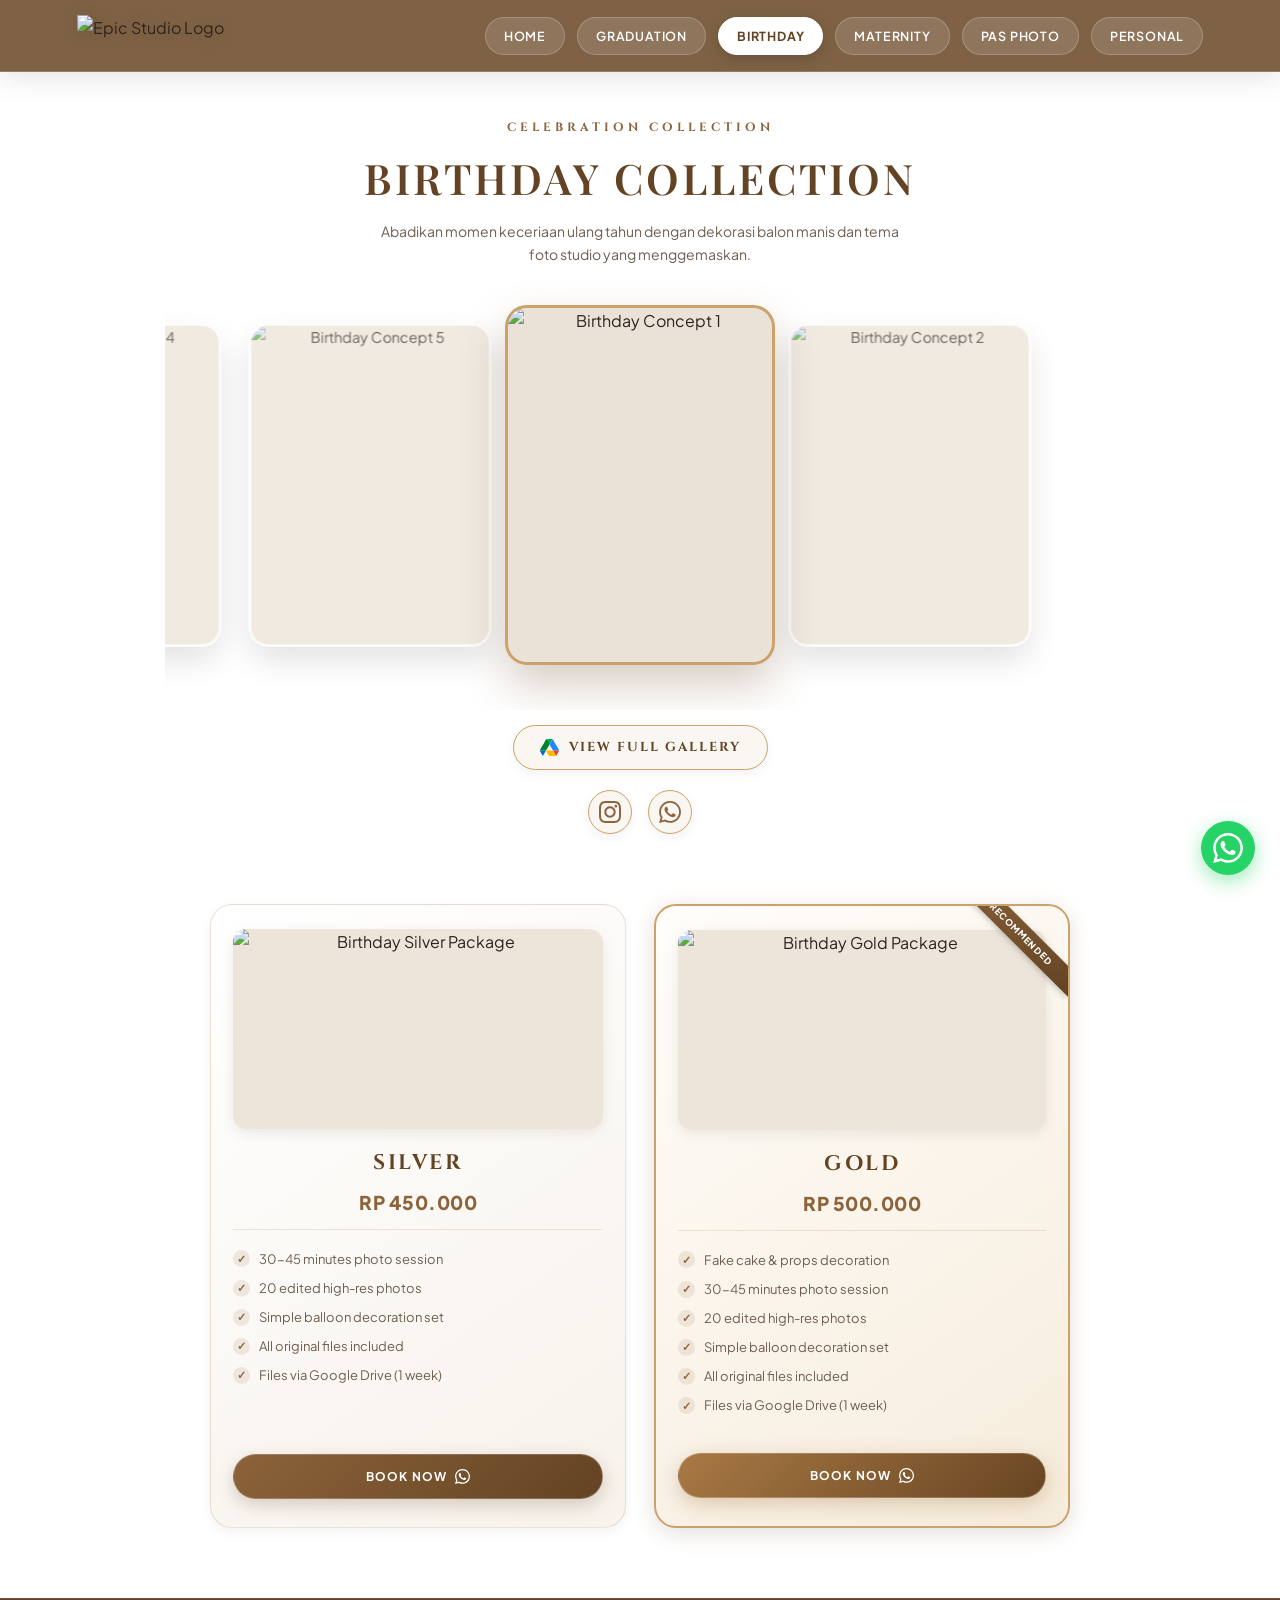
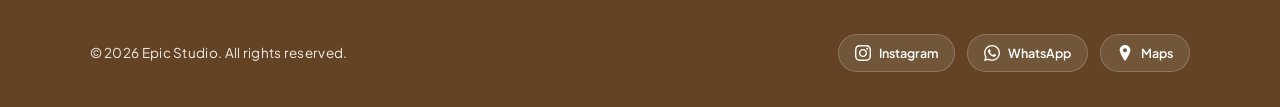
==== birthday.html @ cce6a560 "Add files via upload" ====
﻿<!DOCTYPE html>
<html lang="id">
<head>
    <meta charset="UTF-8">
    <meta name="viewport" content="width=device-width, initial-scale=1.0">
    <title>Birthday Collection — Epic Studio</title>

    <!-- Google Fonts -->
    <link rel="preconnect" href="https://fonts.googleapis.com">
    <link rel="preconnect" href="https://fonts.gstatic.com" crossorigin>
    <link href="https://fonts.googleapis.com/css2?family=Cinzel:wght@400;600;700&family=Playfair+Display:ital,wght@0,400;0,600;0,700;1,400&family=Plus+Jakarta+Sans:wght@300;400;500;600;700&display=swap" rel="stylesheet">

    <!-- Swiper CSS -->
    <link rel="stylesheet" href="https://cdn.jsdelivr.net/npm/swiper@11/swiper-bundle.min.css" />
    <link rel="stylesheet" href="style.css">
</head>
<body>

    <!-- ================= HEADER / TASKBAR ================= -->
    <header class="header" id="mainHeader">
        <div class="logo">
            <a href="index.html"><img src="source/putih.png" alt="Epic Studio Logo"></a>
        </div>
        <button class="menu-toggle" id="menuToggle" aria-label="Toggle navigation" aria-expanded="false">
            <span class="bar"></span>
            <span class="bar"></span>
            <span class="bar"></span>
        </button>
        <nav class="nav" id="mainNav">
            <a href="index.html">Home</a>
            <a href="graduation.html">Graduation</a>
            <a href="birthday.html" class="active">Birthday</a>
            <a href="maternity.html">Maternity</a>
            <a href="pasphoto.html">Pas Photo</a>
            <a href="personal.html">Personal</a>
        </nav>
    </header>

    <!-- ================= MAIN CONTENT ================= -->
    <main class="birthday-container">

        <!-- SISI ATAS: TITLE & SWIPER SHOWCASE -->
        <div class="birthday-gallery-wrapper">
            <span class="page-tag">Celebration Collection</span>
            <h1 class="birthday-title">BIRTHDAY COLLECTION</h1>
            <p style="font-family: var(--font-body); font-size: 14px; color: var(--text-secondary); max-width: 520px; margin: 0 auto 10px;">
                Abadikan momen keceriaan ulang tahun dengan dekorasi balon manis dan tema foto studio yang menggemaskan.
            </p>

            <!-- SWIPER CONTAINER -->
            <div class="swiper birthday-swiper">
                <div class="swiper-wrapper">
                    
                    <!-- SLIDE 1 -->
                    <div class="swiper-slide" onclick="openCustomGallery('galleryModal1')">
                        <img src="source/BIRTHDAY/1.jpg" alt="Birthday Concept 1">
                    </div>

                    <!-- SLIDE 2 -->
                    <div class="swiper-slide" onclick="openCustomGallery('galleryModal2')">
                        <img src="source/BIRTHDAY/4.jpg" alt="Birthday Concept 2">
                    </div>

                    <!-- SLIDE 3 -->
                    <div class="swiper-slide" onclick="openCustomGallery('galleryModal3')">
                        <img src="source/BIRTHDAY/DSC02976.jpg" alt="Birthday Concept 3">
                    </div>

                    <!-- SLIDE 4 -->
                    <div class="swiper-slide" onclick="openCustomGallery('galleryModal1')">
                        <img src="source/BIRTHDAY/DSC00226.JPG" alt="Birthday Concept 4">
                    </div>

                    <!-- SLIDE 5 -->
                    <div class="swiper-slide" onclick="openCustomGallery('galleryModal2')">
                        <img src="source/BIRTHDAY/DSC00880.JPG" alt="Birthday Concept 5">
                    </div>

                </div>
            </div>

            <!-- TEKS PHOTO GALLERY MENUJU GOOGLE DRIVE -->
            <a href="https://drive.google.com/drive/folders/14Gop4cU8oG7F2k8Fj9X1OgDbl8QAyuU7?usp=sharing" target="_blank" rel="noopener noreferrer" class="gallery-label" title="Buka Portofolio Lengkap di Google Drive">
                <svg class="drive-icon" viewBox="0 0 87.3 78">
                    <path d="M6.6 66.85l3.85 6.65c.8 1.4 1.95 2.5 3.3 3.3l13.75-23.8H0c0 1.55.4 3.1 1.2 4.5l5.4 9.35z" fill="#0066da"/>
                    <path d="M43.65 25l13.75-23.8c-1.35-.8-2.9-1.2-4.5-1.2h-18.5c-1.6 0-3.15.45-4.5 1.2L16.2 25h27.45z" fill="#00ac47"/>
                    <path d="M73.55 76.8c1.35-.8 2.5-1.9 3.3-3.3l9.25-16c.8-1.4 1.2-2.95 1.2-4.5h-27.5l5.4 9.35 8.35 14.45z" fill="#ea4335"/>
                    <path d="M43.65 25L29.9 1.2c-1.35.8-2.5 1.9-3.3 3.3l-25.4 44C.4 50 0 51.55 0 53.1h27.5L43.65 25z" fill="#00832d"/>
                    <path d="M59.8 53.1H87.3c0-1.55-.4-3.1-1.2-4.5l-25.4-44c-.8-1.4-1.95-2.5-3.3-3.3L43.65 25l16.15 28.1z" fill="#2684fc"/>
                    <path d="M73.55 76.8L59.8 53.1H27.5l13.75 23.8c1.35.8 2.9 1.2 4.5 1.2h23.3c1.6 0 3.15-.4 4.5-1.1z" fill="#ffba00"/>
                </svg>
                <span>VIEW FULL GALLERY</span>
            </a>

            <!-- TOMBOL IKON IG & WHATSAPP -->
            <div class="social-buttons">
                <!-- Link Instagram -->
                <a href="https://www.instagram.com/epicstudiophoto/" target="_blank" rel="noopener noreferrer" class="social-icon" title="Instagram Epic Studio">
                    <svg viewBox="0 0 24 24" fill="#8c633a">
                        <path d="M12 2.163c3.204 0 3.584.012 4.85.07 3.252.148 4.771 1.691 4.919 4.919.058 1.265.069 1.645.069 4.849 0 3.205-.012 3.584-.069 4.849-.149 3.225-1.664 4.771-4.919 4.919-1.266.058-1.644.07-4.85.07-3.204 0-3.584-.012-4.849-.07-3.26-.149-4.771-1.699-4.919-4.92-.058-1.265-.07-1.644-.07-4.849 0-3.204.013-3.583.07-4.849.149-3.227 1.664-4.771 4.919-4.919 1.266-.057 1.645-.069 4.849-.069zm0-2.163c-3.259 0-3.667.014-4.947.072-4.358.2-6.78 2.618-6.98 6.98-.059 1.281-.073 1.689-.073 4.948 0 3.259.014 3.668.072 4.948.2 4.358 2.618 6.78 6.98 6.98 1.281.058 1.689.072 4.948.072 3.259 0 3.668-.014 4.948-.072 4.354-.2 6.782-2.618 6.979-6.98.059-1.28.073-1.689.073-4.948 0-3.259-.014-3.667-.072-4.947-.196-4.354-2.617-6.78-6.979-6.98-1.281-.059-1.69-.073-4.949-.073zm0 5.838c-3.403 0-6.162 2.759-6.162 6.162s2.759 6.163 6.162 6.163 6.162-2.759 6.162-6.163c0-3.403-2.759-6.162-6.162-6.162zm0 10.162c-2.209 0-4-1.79-4-4 0-2.209 1.791-4 4-4s4 1.791 4 4c0 2.21-1.791 4-4 4zm6.406-11.845c-.796 0-1.441.645-1.441 1.44s.645 1.44 1.441 1.44c.795 0 1.439-.645 1.439-1.44s-.644-1.44-1.439-1.44z"/>
                    </svg>
                </a>
        
                <!-- Link WhatsApp -->
                <a href="https://wa.me/6289503138142" target="_blank" rel="noopener noreferrer" class="social-icon" title="Chat WhatsApp Epic Studio">
                    <svg viewBox="0 0 24 24" fill="#8c633a">
                        <path d="M.057 24l1.687-6.163c-1.041-1.804-1.588-3.849-1.587-5.946.003-6.556 5.338-11.891 11.893-11.891 3.181.001 6.167 1.24 8.413 3.488 2.245 2.248 3.481 5.236 3.48 8.414-.003 6.557-5.338 11.892-11.893 11.892-1.99-.001-3.951-.5-5.688-1.448l-6.305 1.654zm6.597-3.807c1.676.995 3.276 1.591 5.392 1.592 5.448 0 9.886-4.434 9.889-9.885.002-5.462-4.415-9.89-9.881-9.892-5.452 0-9.887 4.434-9.889 9.884-.001 2.225.651 3.891 1.746 5.634l-.999 3.648 3.742-.981zm11.387-5.464c-.074-.124-.272-.198-.57-.347-.297-.149-1.758-.868-2.031-.967-.272-.099-.47-.149-.669.149-.198.297-.768.967-.941 1.165-.173.198-.347.223-.644.074-.297-.149-1.255-.462-2.39-1.475-.883-.788-1.48-1.761-1.653-2.059-.173-.297-.018-.458.13-.606.134-.133.297-.347.446-.521.151-.172.2-.296.3-.495.099-.198.05-.372-.025-.521-.075-.148-.669-1.611-.916-2.206-.242-.579-.487-.501-.669-.51l-.57-.01c-.198 0-.52.074-.792.372s-1.04 1.016-1.04 2.479 1.065 2.876 1.213 3.074c.149.198 2.095 3.2 5.076 4.487.709.306 1.263.489 1.694.626.712.226 1.36.194 1.872.118.571-.085 1.758-.719 2.006-1.413.248-.695.248-1.29.173-1.414z"/>
                    </svg>
                </a>
            </div>
        </div>

        <!-- SISI BAWAH: PRICING CARDS -->
        <div class="birthday-pricing">
            <!-- SILVER -->
            <div class="price-card">
                <div class="price-card-img">
                    <img src="source/BIRTHDAY/DSC00863.jpg" alt="Birthday Silver Package">
                </div>
                <div class="price-card-body">
                    <h3>SILVER</h3>
                    <div class="price">RP 450.000</div>
                    <ul>
                        <li>30-45 minutes photo session</li>
                        <li>20 edited high-res photos</li>
                        <li>Simple balloon decoration set</li>
                        <li>All original files included</li>
                        <li>Files via Google Drive (1 week)</li>
                    </ul>
                </div>
                <a href="https://wa.me/6289503138142?text=Halo%20Epic%20Studio%2C%20saya%20ingin%20booking%20Paket%20Birthday%20-%20SILVER%20(Rp%20450.000)" target="_blank" rel="noopener noreferrer" class="btn-card-book">
                    <span>Book Now</span>
                    <svg viewBox="0 0 24 24"><path d="M.057 24l1.687-6.163c-1.041-1.804-1.588-3.849-1.587-5.946.003-6.556 5.338-11.891 11.893-11.891 3.181.001 6.167 1.24 8.413 3.488 2.245 2.248 3.481 5.236 3.48 8.414-.003 6.557-5.338 11.892-11.893 11.892-1.99-.001-3.951-.5-5.688-1.448l-6.305 1.654zm6.597-3.807c1.676.995 3.276 1.591 5.392 1.592 5.448 0 9.886-4.434 9.889-9.885.002-5.462-4.415-9.89-9.881-9.892-5.452 0-9.887 4.434-9.889 9.884-.001 2.225.651 3.891 1.746 5.634l-.999 3.648 3.742-.981zm11.387-5.464c-.074-.124-.272-.198-.57-.347-.297-.149-1.758-.868-2.031-.967-.272-.099-.47-.149-.669.149-.198.297-.768.967-.941 1.165-.173.198-.347.223-.644.074-.297-.149-1.255-.462-2.39-1.475-.883-.788-1.48-1.761-1.653-2.059-.173-.297-.018-.458.13-.606.134-.133.297-.347.446-.521.151-.172.2-.296.3-.495.099-.198.05-.372-.025-.521-.075-.148-.669-1.611-.916-2.206-.242-.579-.487-.501-.669-.51l-.57-.01c-.198 0-.52.074-.792.372s-1.04 1.016-1.04 2.479 1.065 2.876 1.213 3.074c.149.198 2.095 3.2 5.076 4.487.709.306 1.263.489 1.694.626.712.226 1.36.194 1.872.118.571-.085 1.758-.719 2.006-1.413.248-.695.248-1.29.173-1.414z"/></svg>
                </a>
            </div>

            <!-- GOLD -->
            <div class="price-card highlight-card">
                <div class="price-card-img">
                    <img src="source/BIRTHDAY/DSC02679.JPG" alt="Birthday Gold Package">
                </div>
                <div class="price-card-body">
                    <h3>GOLD</h3>
                    <div class="price">RP 500.000</div>
                    <ul>
                        <li>Fake cake & props decoration</li>
                        <li>30-45 minutes photo session</li>
                        <li>20 edited high-res photos</li>
                        <li>Simple balloon decoration set</li>
                        <li>All original files included</li>
                        <li>Files via Google Drive (1 week)</li>
                    </ul>
                </div>
                <a href="https://wa.me/6289503138142?text=Halo%20Epic%20Studio%2C%20saya%20ingin%20booking%20Paket%20Birthday%20-%20GOLD%20(Rp%20500.000)" target="_blank" rel="noopener noreferrer" class="btn-card-book">
                    <span>Book Now</span>
                    <svg viewBox="0 0 24 24"><path d="M.057 24l1.687-6.163c-1.041-1.804-1.588-3.849-1.587-5.946.003-6.556 5.338-11.891 11.893-11.891 3.181.001 6.167 1.24 8.413 3.488 2.245 2.248 3.481 5.236 3.48 8.414-.003 6.557-5.338 11.892-11.893 11.892-1.99-.001-3.951-.5-5.688-1.448l-6.305 1.654zm6.597-3.807c1.676.995 3.276 1.591 5.392 1.592 5.448 0 9.886-4.434 9.889-9.885.002-5.462-4.415-9.89-9.881-9.892-5.452 0-9.887 4.434-9.889 9.884-.001 2.225.651 3.891 1.746 5.634l-.999 3.648 3.742-.981zm11.387-5.464c-.074-.124-.272-.198-.57-.347-.297-.149-1.758-.868-2.031-.967-.272-.099-.47-.149-.669.149-.198.297-.768.967-.941 1.165-.173.198-.347.223-.644.074-.297-.149-1.255-.462-2.39-1.475-.883-.788-1.48-1.761-1.653-2.059-.173-.297-.018-.458.13-.606.134-.133.297-.347.446-.521.151-.172.2-.296.3-.495.099-.198.05-.372-.025-.521-.075-.148-.669-1.611-.916-2.206-.242-.579-.487-.501-.669-.51l-.57-.01c-.198 0-.52.074-.792.372s-1.04 1.016-1.04 2.479 1.065 2.876 1.213 3.074c.149.198 2.095 3.2 5.076 4.487.709.306 1.263.489 1.694.626.712.226 1.36.194 1.872.118.571-.085 1.758-.719 2.006-1.413.248-.695.248-1.29.173-1.414z"/></svg>
                </a>
            </div>
        </div>

    </main>

    <!-- ================= FOOTER ================= -->
    <footer id="contact">
        <div class="footer-copy">
            © 2026 Epic Studio. All rights reserved.
        </div>
        <div class="footer-socials">
            <a href="https://www.instagram.com/epicstudiophoto/" target="_blank" rel="noopener noreferrer" class="footer-link" title="Kunjungi Instagram Epic Studio">
                <svg class="footer-icon" viewBox="0 0 24 24">
                    <path d="M12 2.163c3.204 0 3.584.012 4.85.07 3.252.148 4.771 1.691 4.919 4.919.058 1.265.069 1.645.069 4.849 0 3.205-.012 3.584-.069 4.849-.149 3.225-1.664 4.771-4.919 4.919-1.266.058-1.644.07-4.85.07-3.204 0-3.584-.012-4.849-.07-3.26-.149-4.771-1.699-4.919-4.92-.058-1.265-.07-1.644-.07-4.849 0-3.204.013-3.583.07-4.849.149-3.227 1.664-4.771 4.919-4.919 1.266-.057 1.645-.069 4.849-.069zm0-2.163c-3.259 0-3.667.014-4.947.072-4.358.2-6.78 2.618-6.98 6.98-.059 1.281-.073 1.689-.073 4.948 0 3.259.014 3.668.072 4.948.2 4.358 2.618 6.78 6.98 6.98 1.281.058 1.689.072 4.948.072 3.259 0 3.668-.014 4.948-.072 4.354-.2 6.782-2.618 6.979-6.98.059-1.28.073-1.689.073-4.948 0-3.259-.014-3.667-.072-4.947-.196-4.354-2.617-6.78-6.979-6.98-1.281-.059-1.69-.073-4.949-.073zm0 5.838c-3.403 0-6.162 2.759-6.162 6.162s2.759 6.163 6.162 6.163 6.162-2.759 6.162-6.163c0-3.403-2.759-6.162-6.162-6.162zm0 10.162c-2.209 0-4-1.79-4-4 0-2.209 1.791-4 4-4s4 1.791 4 4c0 2.21-1.791 4-4 4zm6.406-11.845c-.796 0-1.441.645-1.441 1.44s.645 1.44 1.441 1.44c.795 0 1.439-.645 1.439-1.44s-.644-1.44-1.439-1.44z"/>
                </svg>
                <span>Instagram</span>
            </a>
            <a href="https://wa.me/6289503138142" target="_blank" rel="noopener noreferrer" class="footer-link" title="Chat WhatsApp Epic Studio">
                <svg class="footer-icon" viewBox="0 0 24 24">
                    <path d="M.057 24l1.687-6.163c-1.041-1.804-1.588-3.849-1.587-5.946.003-6.556 5.338-11.891 11.893-11.891 3.181.001 6.167 1.24 8.413 3.488 2.245 2.248 3.481 5.236 3.48 8.414-.003 6.557-5.338 11.892-11.893 11.892-1.99-.001-3.951-.5-5.688-1.448l-6.305 1.654zm6.597-3.807c1.676.995 3.276 1.591 5.392 1.592 5.448 0 9.886-4.434 9.889-9.885.002-5.462-4.415-9.89-9.881-9.892-5.452 0-9.887 4.434-9.889 9.884-.001 2.225.651 3.891 1.746 5.634l-.999 3.648 3.742-.981zm11.387-5.464c-.074-.124-.272-.198-.57-.347-.297-.149-1.758-.868-2.031-.967-.272-.099-.47-.149-.669.149-.198.297-.768.967-.941 1.165-.173.198-.347.223-.644.074-.297-.149-1.255-.462-2.39-1.475-.883-.788-1.48-1.761-1.653-2.059-.173-.297-.018-.458.13-.606.134-.133.297-.347.446-.521.151-.172.2-.296.3-.495.099-.198.05-.372-.025-.521-.075-.148-.669-1.611-.916-2.206-.242-.579-.487-.501-.669-.51l-.57-.01c-.198 0-.52.074-.792.372s-1.04 1.016-1.04 2.479 1.065 2.876 1.213 3.074c.149.198 2.095 3.2 5.076 4.487.709.306 1.263.489 1.694.626.712.226 1.36.194 1.872.118.571-.085 1.758-.719 2.006-1.413.248-.695.248-1.29.173-1.414z"/>
                </svg>
                <span>WhatsApp</span>
            </a>
            <a href="https://maps.google.com/?q=Epic+Studio" target="_blank" rel="noopener noreferrer" class="footer-link" title="Lihat Lokasi di Google Maps">
                <svg class="footer-icon" viewBox="0 0 24 24">
                    <path d="M12 0C7.802 0 4 3.403 4 7.602c0 4.885 7.031 15.197 7.33 15.628.172.247.449.395.745.395s.573-.148.745-.395c.299-.431 7.33-10.743 7.33-15.628C20 3.403 16.198 0 12 0zm0 11c-1.657 0-3-1.343-3-3s1.343-3 3-3 3 1.343 3 3-1.343 3-3 3z"/>
                </svg>
                <span>Maps</span>
            </a>
        </div>
    </footer>

    <!-- ================= FLOATING WHATSAPP BUTTON ================= -->
    <a href="https://wa.me/6289503138142" target="_blank" rel="noopener noreferrer" class="floating-wa" title="Hubungi Kami via WhatsApp">
        <svg viewBox="0 0 24 24">
            <path d="M.057 24l1.687-6.163c-1.041-1.804-1.588-3.849-1.587-5.946.003-6.556 5.338-11.891 11.893-11.891 3.181.001 6.167 1.24 8.413 3.488 2.245 2.248 3.481 5.236 3.48 8.414-.003 6.557-5.338 11.892-11.893 11.892-1.99-.001-3.951-.5-5.688-1.448l-6.305 1.654zm6.597-3.807c1.676.995 3.276 1.591 5.392 1.592 5.448 0 9.886-4.434 9.889-9.885.002-5.462-4.415-9.89-9.881-9.892-5.452 0-9.887 4.434-9.889 9.884-.001 2.225.651 3.891 1.746 5.634l-.999 3.648 3.742-.981zm11.387-5.464c-.074-.124-.272-.198-.57-.347-.297-.149-1.758-.868-2.031-.967-.272-.099-.47-.149-.669.149-.198.297-.768.967-.941 1.165-.173.198-.347.223-.644.074-.297-.149-1.255-.462-2.39-1.475-.883-.788-1.48-1.761-1.653-2.059-.173-.297-.018-.458.13-.606.134-.133.297-.347.446-.521.151-.172.2-.296.3-.495.099-.198.05-.372-.025-.521-.075-.148-.669-1.611-.916-2.206-.242-.579-.487-.501-.669-.51l-.57-.01c-.198 0-.52.074-.792.372s-1.04 1.016-1.04 2.479 1.065 2.876 1.213 3.074c.149.198 2.095 3.2 5.076 4.487.709.306 1.263.489 1.694.626.712.226 1.36.194 1.872.118.571-.085 1.758-.719 2.006-1.413.248-.695.248-1.29.173-1.414z"/>
        </svg>
    </a>

    <!-- Swiper JS CDN -->
    <script src="https://cdn.jsdelivr.net/npm/swiper@11/swiper-bundle.min.js"></script>

    <!-- LOGIKA JAVASCRIPT -->
    <script>
        let currentActiveModalId = 'galleryModal1';

        // Buka Modal Galeri
        function openCustomGallery(modalId) {
            const modal = document.getElementById(modalId);
            if (modal) {
                modal.style.display = "block";
                document.body.style.overflow = "hidden";
            }
        }

        // Tutup Modal Galeri
        function closeCustomGallery(modalId) {
            const modal = document.getElementById(modalId);
            if (modal) {
                modal.style.display = "none";
                document.body.style.overflow = "auto";
            }
        }

        // Buka Galeri Berdasarkan Slide Aktif
        function openActiveSlideGallery() {
            openCustomGallery(currentActiveModalId);
        }

        // Klik Di Luar Konten Modal Untuk Menutup
        window.addEventListener('click', function(event) {
            if (event.target.classList.contains('modal-gallery')) {
                event.target.style.display = "none";
                document.body.style.overflow = "auto";
            }
        });

        // Inisialisasi Swiper JS
        document.addEventListener('DOMContentLoaded', function () {
            const swiper = new Swiper('.birthday-swiper', {
                effect: 'coverflow',
                grabCursor: true,
                centeredSlides: true,
                slidesPerView: 'auto',
                loop: true,
                speed: 750,
                mousewheel: { invert: false },
                autoplay: {
                    delay: 3000,
                    disableOnInteraction: false,
                    pauseOnMouseEnter: true,
                },
                coverflowEffect: {
                    rotate: 0,
                    stretch: 15,
                    depth: 100,
                    modifier: 1.1,
                    slideShadows: false,
                },
                on: {
                    init: function () { updateActiveSlide(this); },
                    slideChange: function () { updateActiveSlide(this); }
                }
            });

            function updateActiveSlide(swiperInstance) {
                setTimeout(() => {
                    swiperInstance.slides.forEach((slide) => {
                        if (slide.classList.contains('swiper-slide-active')) {
                            slide.style.opacity = '1';
                            slide.style.transform = 'scale(1)';
                            
                            const onclickAttr = slide.getAttribute('onclick');
                            if (onclickAttr) {
                                const match = onclickAttr.match(/'([^']+)'/);
                                if (match) {
                                    currentActiveModalId = match[1];
                                }
                            }
                        } else {
                            slide.style.opacity = '0.72';
                            slide.style.transform = 'scale(0.9)';
                        }
                    });
                }, 50);
            }
        });
    </script>
    <script src="script.js"></script>
</body>
</html>
---- style.css ----
/* ==========================================================================
   EPIC STUDIO - LUXURY PHOTOGRAPHY PORTFOLIO & STUDIO WEBSITE
   Modern, Clean, Elegant & Responsive Design System
   ========================================================================== */

@import url('https://fonts.googleapis.com/css2?family=Cinzel:wght@400;500;600;700;800&family=Playfair+Display:ital,wght@0,400;0,500;0,600;0,700;1,400&family=Plus+Jakarta+Sans:wght@300;400;500;600;700;800&display=swap');

/* ==========================================================================
   1. CSS VARIABLES & RESET
   ========================================================================== */

:root {
    --primary-color: #8c633a;
    --primary-dark: #634323;
    --primary-light: #b08455;
    --accent-gold: #cba26b;
    --accent-gold-light: #eedac0;
    
    --bg-dark: #1b1612;
    --bg-light: #faf7f2;
    --bg-card: #f5eee4;
    --bg-card-hover: #ebe0d2;
    
    --text-primary: #2d241c;
    --text-secondary: #6e5e50;
    --text-muted: #968677;
    --text-white: #ffffff;
    
    --font-heading: 'Playfair Display', Georgia, serif;
    --font-serif-accent: 'Cinzel', Georgia, serif;
    --font-body: 'Plus Jakarta Sans', -apple-system, BlinkMacSystemFont, 'Segoe UI', Roboto, sans-serif;
    
    --header-height: 72px;
    --radius-sm: 8px;
    --radius-md: 14px;
    --radius-lg: 22px;
    --radius-pill: 50px;
    
    --shadow-sm: 0 4px 12px rgba(0, 0, 0, 0.05);
    --shadow-md: 0 8px 24px rgba(0, 0, 0, 0.08);
    --shadow-lg: 0 16px 40px rgba(100, 68, 36, 0.14);
    --shadow-glow: 0 0 25px rgba(203, 162, 107, 0.35);
    
    --transition-fast: 0.2s cubic-bezier(0.4, 0, 0.2, 1);
    --transition-base: 0.35s cubic-bezier(0.4, 0, 0.2, 1);
    --transition-slow: 0.6s cubic-bezier(0.4, 0, 0.2, 1);
}

*, *::before, *::after {
    margin: 0;
    padding: 0;
    box-sizing: border-box;
}

html {
    scroll-behavior: smooth;
    font-size: 16px;
}

body {
    font-family: var(--font-body);
    background-color: #ffffff;
    color: var(--text-primary);
    line-height: 1.6;
    overflow-x: hidden;
    -webkit-font-smoothing: antialiased;
    -moz-osx-font-smoothing: grayscale;
}

img {
    max-width: 100%;
    height: auto;
    display: block;
}

a {
    color: inherit;
    text-decoration: none;
}

/* ==========================================================================
   2. HEADER & NAVIGATION (TASKBAR)
   ========================================================================== */

.header {
    position: fixed;
    top: 0;
    left: 0;
    width: 100%;
    height: var(--header-height);
    z-index: 1000;
    display: flex;
    align-items: center;
    justify-content: space-between;
    padding: 0 6%;
    background: rgba(110, 77, 44, 0.88);
    backdrop-filter: blur(16px) saturate(180%);
    -webkit-backdrop-filter: blur(16px) saturate(180%);
    border-bottom: 1px solid rgba(255, 255, 255, 0.16);
    box-shadow: 0 4px 30px rgba(0, 0, 0, 0.12);
    transition: background var(--transition-base), height var(--transition-base), box-shadow var(--transition-base);
}

.header.scrolled {
    background: rgba(90, 60, 32, 0.96);
    height: 64px;
    box-shadow: 0 6px 35px rgba(0, 0, 0, 0.2);
}

.logo {
    display: flex;
    align-items: center;
    height: 100%;
}

.logo a {
    display: flex;
    align-items: center;
    transition: transform var(--transition-fast), opacity var(--transition-fast);
}

.logo a:hover {
    transform: scale(1.04);
    opacity: 0.92;
}

.logo img {
    height: 42px;
    width: auto;
    object-fit: contain;
    filter: drop-shadow(0 2px 8px rgba(0, 0, 0, 0.15));
}

/* DESKTOP NAV PILLS */
.nav {
    display: flex;
    align-items: center;
    gap: 12px;
}

.nav a {
    color: var(--text-white);
    text-decoration: none;
    font-family: var(--font-body);
    font-size: 12.5px;
    font-weight: 600;
    letter-spacing: 0.8px;
    text-transform: uppercase;
    padding: 8px 18px;
    border-radius: var(--radius-pill);
    background: rgba(255, 255, 255, 0.12);
    border: 1px solid rgba(255, 255, 255, 0.22);
    transition: all var(--transition-base);
    display: inline-flex;
    align-items: center;
    justify-content: center;
    position: relative;
}

.nav a:hover {
    background: rgba(255, 255, 255, 0.26);
    border-color: rgba(255, 255, 255, 0.5);
    transform: translateY(-2px);
    box-shadow: 0 6px 16px rgba(0, 0, 0, 0.15);
    color: #ffffff;
}

.nav a.active {
    background: #ffffff;
    color: var(--primary-dark);
    border-color: #ffffff;
    box-shadow: 0 4px 15px rgba(0, 0, 0, 0.18);
    font-weight: 700;
}

/* HAMBURGER TOGGLE BUTTON */
.menu-toggle {
    display: none;
    flex-direction: column;
    justify-content: space-between;
    width: 30px;
    height: 22px;
    background: transparent;
    border: none;
    cursor: pointer;
    padding: 0;
    z-index: 1010;
}

.menu-toggle .bar {
    width: 100%;
    height: 2.5px;
    background-color: #ffffff;
    border-radius: 3px;
    transition: transform var(--transition-base), opacity var(--transition-base), background-color var(--transition-base);
}

.menu-toggle.active .bar:nth-child(1) {
    transform: translateY(9.5px) rotate(45deg);
}

.menu-toggle.active .bar:nth-child(2) {
    opacity: 0;
    transform: translateX(12px);
}

.menu-toggle.active .bar:nth-child(3) {
    transform: translateY(-9.5px) rotate(-45deg);
}

/* ==========================================================================
   3. HERO SLIDER (HOME PAGE)
   ========================================================================== */

.hero {
    position: relative;
    width: 100%;
    height: 100vh;
    min-height: 650px;
    overflow: hidden;
    background-color: var(--bg-dark);
}

.slider {
    display: flex;
    width: 100%;
    height: 100%;
    transition: transform 0.9s cubic-bezier(0.65, 0, 0.35, 1);
    touch-action: pan-y;
}

.slide {
    position: relative;
    min-width: 100%;
    height: 100%;
    overflow: hidden;
}

.slide img {
    width: 100%;
    height: 100%;
    object-fit: cover;
    object-position: center;
    transform: scale(1.02);
    transition: transform 6s ease-out;
}

.slide.active img {
    transform: scale(1.08);
}

.slide::after {
    content: "";
    position: absolute;
    inset: 0;
    background: linear-gradient(
        90deg,
        rgba(18, 13, 8, 0.78) 0%,
        rgba(18, 13, 8, 0.45) 45%,
        rgba(18, 13, 8, 0.1) 100%
    ),
    linear-gradient(
        0deg,
        rgba(18, 13, 8, 0.65) 0%,
        transparent 35%
    );
}

.hero-content {
    position: absolute;
    z-index: 10;
    left: 8%;
    top: 52%;
    transform: translateY(-50%);
    color: var(--text-white);
    max-width: 560px;
}

.hero-badge {
    display: inline-block;
    font-family: var(--font-serif-accent);
    font-size: 11px;
    letter-spacing: 3px;
    text-transform: uppercase;
    color: var(--accent-gold-light);
    border: 1px solid rgba(238, 218, 192, 0.4);
    padding: 6px 14px;
    border-radius: var(--radius-pill);
    margin-bottom: 20px;
    background: rgba(0, 0, 0, 0.25);
    backdrop-filter: blur(8px);
}

.hero-content h1 {
    font-family: var(--font-heading);
    font-size: clamp(34px, 5.5vw, 68px);
    line-height: 1.08;
    font-weight: 600;
    margin-bottom: 22px;
    letter-spacing: -0.5px;
    text-shadow: 0 4px 20px rgba(0, 0, 0, 0.35);
}

.hero-content p {
    font-family: var(--font-body);
    font-size: clamp(14px, 1.6vw, 16px);
    line-height: 1.7;
    color: rgba(255, 255, 255, 0.9);
    max-width: 440px;
    margin-bottom: 30px;
    font-weight: 300;
}

.hero-actions {
    display: flex;
    align-items: center;
    gap: 16px;
    flex-wrap: wrap;
}

.btn-hero-primary {
    display: inline-flex;
    align-items: center;
    gap: 10px;
    background: linear-gradient(135deg, var(--primary-color) 0%, var(--primary-dark) 100%);
    color: #ffffff;
    font-family: var(--font-body);
    font-size: 13.5px;
    font-weight: 600;
    letter-spacing: 1px;
    text-transform: uppercase;
    padding: 13px 28px;
    border-radius: var(--radius-pill);
    box-shadow: 0 8px 25px rgba(0, 0, 0, 0.3);
    border: 1px solid rgba(255, 255, 255, 0.2);
    transition: all var(--transition-base);
}

.btn-hero-primary:hover {
    background: linear-gradient(135deg, var(--primary-light) 0%, var(--primary-color) 100%);
    transform: translateY(-3px);
    box-shadow: 0 12px 30px rgba(140, 99, 58, 0.4);
    color: #ffffff;
}

.btn-hero-secondary {
    display: inline-flex;
    align-items: center;
    gap: 8px;
    background: rgba(255, 255, 255, 0.12);
    color: #ffffff;
    font-family: var(--font-body);
    font-size: 13.5px;
    font-weight: 600;
    letter-spacing: 0.8px;
    padding: 13px 26px;
    border-radius: var(--radius-pill);
    border: 1px solid rgba(255, 255, 255, 0.3);
    backdrop-filter: blur(10px);
    transition: all var(--transition-base);
}

.btn-hero-secondary:hover {
    background: rgba(255, 255, 255, 0.25);
    border-color: rgba(255, 255, 255, 0.6);
    transform: translateY(-3px);
    color: #ffffff;
}

/* SLIDER DOTS */
.dots {
    position: absolute;
    z-index: 20;
    bottom: 35px;
    left: 50%;
    transform: translateX(-50%);
    display: flex;
    align-items: center;
    gap: 10px;
    padding: 8px 16px;
    background: rgba(0, 0, 0, 0.3);
    backdrop-filter: blur(12px);
    border-radius: var(--radius-pill);
    border: 1px solid rgba(255, 255, 255, 0.15);
}

.dot {
    width: 10px;
    height: 10px;
    padding: 0;
    border-radius: var(--radius-pill);
    border: none;
    background: rgba(255, 255, 255, 0.45);
    cursor: pointer;
    transition: all var(--transition-base);
}

.dot.active {
    width: 30px;
    background: #ffffff;
    box-shadow: 0 0 10px rgba(255, 255, 255, 0.8);
}

/* ==========================================================================
   4. STUDIO PACKAGES SECTION (HOME)
   ========================================================================== */

.packages {
    padding: 100px 6% 110px;
    text-align: center;
    background: linear-gradient(180deg, #ffffff 0%, #faf6f0 100%);
    width: 100%;
    position: relative;
}

.section-header {
    max-width: 650px;
    margin: 0 auto 55px;
}

.section-tag {
    font-family: var(--font-serif-accent);
    font-size: 12px;
    letter-spacing: 3.5px;
    text-transform: uppercase;
    color: var(--primary-color);
    margin-bottom: 12px;
    display: inline-block;
    font-weight: 600;
}

.section-title {
    font-family: var(--font-heading);
    font-size: clamp(28px, 4vw, 42px);
    font-weight: 600;
    letter-spacing: 1px;
    color: var(--primary-dark);
    margin-bottom: 15px;
}

.section-desc {
    font-family: var(--font-body);
    font-size: 14.5px;
    color: var(--text-secondary);
    line-height: 1.7;
}

.package-grid {
    max-width: 1280px;
    margin: 0 auto;
    display: grid;
    grid-template-columns: repeat(auto-fit, minmax(210px, 1fr));
    gap: 24px;
    width: 100%;
}

.package-card {
    display: flex;
    flex-direction: column;
    align-items: center;
    text-decoration: none;
    color: inherit;
    border-radius: var(--radius-lg);
    background: #ffffff;
    padding: 16px 16px 22px;
    border: 1px solid rgba(176, 132, 85, 0.18);
    box-shadow: var(--shadow-sm);
    transition: all var(--transition-base);
    position: relative;
    overflow: hidden;
}

.package-card:hover {
    transform: translateY(-8px);
    border-color: var(--accent-gold);
    box-shadow: var(--shadow-lg);
}

.package-image {
    width: 100%;
    aspect-ratio: 1 / 1;
    border-radius: var(--radius-md);
    overflow: hidden;
    margin-bottom: 18px;
    background-color: var(--bg-card);
    position: relative;
}

.package-image img {
    width: 100%;
    height: 100%;
    object-fit: cover;
    display: block;
    transition: transform var(--transition-slow);
}

.package-card:hover .package-image img {
    transform: scale(1.09);
}

.package-image::after {
    content: "";
    position: absolute;
    inset: 0;
    background: linear-gradient(180deg, transparent 60%, rgba(30, 20, 10, 0.3) 100%);
    opacity: 0;
    transition: opacity var(--transition-base);
}

.package-card:hover .package-image::after {
    opacity: 1;
}

.package-name {
    display: inline-block;
    border: 1px solid var(--accent-gold);
    background: #faf6f1;
    border-radius: var(--radius-pill);
    padding: 9px 20px;
    font-family: var(--font-serif-accent);
    font-size: 11.5px;
    font-weight: 700;
    letter-spacing: 1.2px;
    color: var(--primary-dark);
    text-align: center;
    white-space: nowrap;
    transition: all var(--transition-base);
    box-shadow: 0 2px 8px rgba(0, 0, 0, 0.04);
}

.package-card:hover .package-name {
    background: linear-gradient(135deg, var(--primary-color) 0%, var(--primary-dark) 100%);
    border-color: var(--primary-dark);
    color: #ffffff;
    box-shadow: 0 4px 14px rgba(100, 68, 36, 0.3);
}

/* ==========================================================================
   5. ABOUT SECTION (HOME)
   ========================================================================== */

.about {
    background: linear-gradient(180deg, #faf6f0 0%, #efe7dc 100%);
    padding: 110px 10%;
    text-align: center;
    position: relative;
    border-top: 1px solid rgba(176, 132, 85, 0.15);
}

.about-badge {
    font-family: var(--font-serif-accent);
    font-size: 12px;
    letter-spacing: 4px;
    text-transform: uppercase;
    color: var(--primary-color);
    font-weight: 700;
    margin-bottom: 12px;
    display: inline-block;
}

.about h2 {
    font-family: var(--font-heading);
    font-size: clamp(30px, 4.5vw, 44px);
    font-weight: 600;
    margin-bottom: 24px;
    color: var(--primary-dark);
}

.about-divider {
    width: 60px;
    height: 2px;
    background: var(--accent-gold);
    margin: 0 auto 28px;
    border-radius: 2px;
}

.about p {
    max-width: 680px;
    margin: 0 auto 28px;
    font-family: var(--font-body);
    font-size: 16px;
    line-height: 1.85;
    color: var(--text-secondary);
    font-weight: 400;
}

.btn-about-ig {
    display: inline-flex;
    align-items: center;
    justify-content: center;
    gap: 10px;
    padding: 12px 28px;
    background: linear-gradient(135deg, var(--primary-color), var(--primary-dark));
    color: #ffffff;
    font-family: var(--font-body);
    font-size: 14px;
    font-weight: 600;
    letter-spacing: 0.5px;
    text-decoration: none;
    border-radius: var(--radius-pill);
    box-shadow: 0 8px 22px rgba(110, 77, 44, 0.28);
    transition: all var(--transition-base);
    border: 1px solid rgba(255, 255, 255, 0.2);
}

.btn-about-ig svg {
    width: 18px;
    height: 18px;
    fill: #ffffff;
    transition: transform var(--transition-fast);
}

.btn-about-ig:hover {
    background: linear-gradient(135deg, var(--primary-light), var(--primary-color));
    transform: translateY(-3px);
    box-shadow: 0 12px 28px rgba(110, 77, 44, 0.4);
    color: #ffffff;
}

.btn-about-ig:hover svg {
    transform: scale(1.15);
}

.about-features {
    display: flex;
    justify-content: center;
    align-items: center;
    gap: 20px;
    flex-wrap: wrap;
    margin-top: 25px;
}

.about-feature-item {
    display: flex;
    align-items: center;
    gap: 8px;
    font-family: var(--font-body);
    font-size: 13.5px;
    font-weight: 600;
    color: var(--primary-dark);
    padding: 8px 18px;
    background: rgba(255, 255, 255, 0.7);
    border-radius: var(--radius-pill);
    border: 1px solid rgba(176, 132, 85, 0.25);
    box-shadow: var(--shadow-sm);
}

/* ==========================================================================
   6. FOOTER & CONTACT
   ========================================================================== */

footer {
    background: var(--primary-dark);
    color: var(--text-white);
    padding: 35px 7%;
    display: flex;
    justify-content: space-between;
    align-items: center;
    font-family: var(--font-body);
    font-size: 13.5px;
    flex-wrap: wrap;
    gap: 20px;
    border-top: 1px solid rgba(255, 255, 255, 0.1);
}

.footer-copy {
    opacity: 0.9;
    font-weight: 400;
    letter-spacing: 0.3px;
}

.footer-socials {
    display: flex;
    align-items: center;
    gap: 12px;
    flex-wrap: wrap;
}

.footer-link {
    display: inline-flex;
    align-items: center;
    gap: 8px;
    color: #ffffff;
    text-decoration: none;
    font-size: 12.5px;
    font-weight: 600;
    padding: 8px 16px;
    border-radius: var(--radius-pill);
    background: rgba(255, 255, 255, 0.1);
    border: 1px solid rgba(255, 255, 255, 0.2);
    transition: all var(--transition-base);
}

.footer-link:hover {
    background: rgba(255, 255, 255, 0.25);
    border-color: rgba(255, 255, 255, 0.5);
    transform: translateY(-2px);
    box-shadow: 0 4px 14px rgba(0, 0, 0, 0.2);
    color: #ffffff;
}

.footer-icon {
    width: 16px;
    height: 16px;
    fill: currentColor;
    display: block;
    flex-shrink: 0;
}

/* ==========================================================================
   7. PRICING PAGES (GRADUATION, MATERNITY, SMASHCAKE)
   ========================================================================== */

.pricing-container {
    padding: calc(var(--header-height) + 50px) 6% 80px;
    max-width: 1200px;
    margin: 0 auto;
    text-align: center;
}

.page-tag {
    font-family: var(--font-serif-accent);
    font-size: 12px;
    letter-spacing: 4px;
    text-transform: uppercase;
    color: var(--primary-color);
    font-weight: 700;
    margin-bottom: 8px;
    display: inline-block;
}

.page-title {
    font-family: var(--font-heading);
    font-size: clamp(28px, 4vw, 40px);
    letter-spacing: 1.5px;
    color: var(--primary-dark);
    text-transform: uppercase;
    font-weight: 600;
    margin-bottom: 5px;
}

.page-subtitle {
    font-family: var(--font-serif-accent);
    font-size: 15px;
    letter-spacing: 4px;
    color: var(--primary-light);
    margin-bottom: 45px;
    font-weight: 600;
    text-transform: uppercase;
}

/* ==========================================================================
   7. PRICING PAGES (GRADUATION, MATERNITY, SMASHCAKE)
   ========================================================================== */

.pricing-container {
    padding: calc(var(--header-height) + 50px) 6% 80px;
    max-width: 1200px;
    margin: 0 auto;
    text-align: center;
}

.page-tag {
    font-family: var(--font-serif-accent);
    font-size: 12px;
    letter-spacing: 4px;
    text-transform: uppercase;
    color: var(--primary-color);
    font-weight: 700;
    margin-bottom: 8px;
    display: inline-block;
}

.page-title {
    font-family: var(--font-heading);
    font-size: clamp(28px, 4vw, 40px);
    letter-spacing: 1.5px;
    color: var(--primary-dark);
    text-transform: uppercase;
    font-weight: 600;
    margin-bottom: 5px;
}

.page-subtitle {
    font-family: var(--font-serif-accent);
    font-size: 15px;
    letter-spacing: 4px;
    color: var(--primary-light);
    margin-bottom: 45px;
    font-weight: 600;
    text-transform: uppercase;
}

.pricing-grid {
    display: grid;
    grid-template-columns: repeat(3, 1fr);
    gap: 28px;
    margin-bottom: 50px;
}

.price-card {
    background: linear-gradient(145deg, #ffffff 0%, #f7f2eb 100%);
    border: 1px solid rgba(176, 132, 85, 0.22);
    border-radius: var(--radius-lg);
    padding: 24px 22px 28px;
    display: flex;
    flex-direction: column;
    align-items: center;
    justify-content: space-between;
    color: var(--text-primary);
    box-shadow: var(--shadow-sm);
    transition: all var(--transition-base);
    position: relative;
    overflow: hidden;
}

.price-card:hover {
    transform: translateY(-6px);
    border-color: var(--primary-color);
    box-shadow: var(--shadow-lg);
}

/* COVER GAMBAR SAMPUL PAKET */
.price-card-img {
    width: 100%;
    height: 200px;
    border-radius: var(--radius-md);
    overflow: hidden;
    margin-bottom: 18px;
    background-color: #ede5da;
    position: relative;
    box-shadow: 0 4px 14px rgba(0, 0, 0, 0.08);
}

.price-card-img img {
    width: 100%;
    height: 100%;
    object-fit: cover;
    object-position: center 20%;
    display: block;
    transition: transform var(--transition-slow);
}

.price-card:hover .price-card-img img {
    transform: scale(1.08);
}

.price-card-body {
    width: 100%;
    display: flex;
    flex-direction: column;
    align-items: center;
    flex-grow: 1;
}

.price-card h3 {
    font-family: var(--font-serif-accent);
    font-size: 21px;
    letter-spacing: 2.5px;
    margin-bottom: 6px;
    font-weight: 700;
    color: var(--primary-dark);
}

.price-card .price {
    font-family: var(--font-body);
    font-size: 19px;
    font-weight: 800;
    color: var(--primary-color);
    margin-bottom: 18px;
    letter-spacing: 0.5px;
    padding-bottom: 12px;
    border-bottom: 1px solid rgba(176, 132, 85, 0.2);
    width: 100%;
    text-align: center;
}

.price-card.highlight-card {
    background: linear-gradient(145deg, #fffdfa 0%, #f6ecdc 100%);
    border: 2px solid var(--accent-gold);
    box-shadow: var(--shadow-md), 0 0 20px rgba(203, 162, 107, 0.15);
}

.price-card.highlight-card::before {
    content: "⭐ RECOMMENDED";
    position: absolute;
    top: 12px;
    right: -32px;
    background: linear-gradient(135deg, var(--primary-color), var(--primary-dark));
    color: #ffffff;
    font-size: 9px;
    font-weight: 800;
    letter-spacing: 1px;
    padding: 4px 35px;
    transform: rotate(45deg);
    box-shadow: 0 2px 6px rgba(0, 0, 0, 0.2);
    z-index: 5;
}

.price-card .card-subtitle {
    font-family: var(--font-heading);
    font-size: 15px;
    line-height: 1.5;
    margin: 10px 0 14px;
    letter-spacing: 1px;
    color: var(--text-secondary);
    text-align: center;
}

.price-card .big-price {
    font-size: 23px;
    margin-top: 5px;
    color: var(--primary-dark);
}

.price-card ul {
    list-style: none;
    padding: 0;
    margin: 0 0 15px;
    width: 100%;
    text-align: left;
    flex-grow: 1;
}

.price-card ul li {
    font-family: var(--font-body);
    font-size: 13px;
    line-height: 1.7;
    color: var(--text-secondary);
    display: flex;
    align-items: center;
    margin-bottom: 7px;
}

.price-card ul li::before {
    content: "✓";
    display: inline-flex;
    align-items: center;
    justify-content: center;
    width: 17px;
    height: 17px;
    border-radius: 50%;
    background: rgba(140, 99, 58, 0.12);
    color: var(--primary-color);
    font-size: 10.5px;
    font-weight: 800;
    margin-right: 9px;
    flex-shrink: 0;
}

.additional-list li {
    display: flex;
    justify-content: space-between;
    width: 100%;
    margin-bottom: 10px;
    font-size: 13px !important;
}

.additional-list li::before {
    display: none !important;
}

.additional-list li span {
    color: var(--text-secondary);
}

.additional-list li strong {
    color: var(--primary-dark);
    font-weight: 700;
}

/* TOMBOL BOOK NOW DI SETIAP KARTU PAKET */
.btn-card-book {
    display: inline-flex;
    align-items: center;
    justify-content: center;
    gap: 8px;
    width: 100%;
    margin-top: 14px;
    padding: 12px 18px;
    border-radius: var(--radius-pill);
    background: linear-gradient(135deg, var(--primary-color) 0%, var(--primary-dark) 100%);
    color: #ffffff;
    font-family: var(--font-body);
    font-size: 12px;
    font-weight: 700;
    letter-spacing: 1.2px;
    text-transform: uppercase;
    text-decoration: none;
    box-shadow: 0 6px 18px rgba(110, 77, 44, 0.25);
    border: 1px solid rgba(255, 255, 255, 0.2);
    transition: all var(--transition-base);
}

.btn-card-book:hover {
    background: linear-gradient(135deg, var(--primary-light) 0%, var(--primary-color) 100%);
    transform: translateY(-2px);
    box-shadow: 0 8px 24px rgba(110, 77, 44, 0.38);
    color: #ffffff;
}

.btn-card-book svg {
    width: 15px;
    height: 15px;
    fill: currentColor;
}

.price-card.highlight-card .btn-card-book {
    background: linear-gradient(135deg, #a87944 0%, #684523 100%);
    box-shadow: 0 6px 20px rgba(168, 121, 68, 0.35);
}

.booking-action {
    margin-top: 40px;
}

.btn-book {
    display: inline-flex;
    align-items: center;
    gap: 12px;
    background: linear-gradient(135deg, var(--primary-color) 0%, var(--primary-dark) 100%);
    color: #ffffff;
    padding: 16px 48px;
    border-radius: var(--radius-pill);
    text-decoration: none;
    font-family: var(--font-body);
    font-size: 14.5px;
    font-weight: 700;
    letter-spacing: 2px;
    box-shadow: 0 10px 28px rgba(110, 77, 44, 0.3);
    border: 1px solid rgba(255, 255, 255, 0.25);
    transition: all var(--transition-base);
}

.btn-book:hover {
    background: linear-gradient(135deg, var(--primary-light) 0%, var(--primary-color) 100%);
    transform: translateY(-3px);
    box-shadow: 0 14px 35px rgba(110, 77, 44, 0.45);
    color: #ffffff;
}

/* ==========================================================================
   8. SHOWCASE & PRICING PAGES (BIRTHDAY, MATERNITY, PAS PHOTO, PERSONAL)
   ========================================================================== */

.birthday-container,
.maternity-container,
.pasphoto-container,
.personal-container {
    padding: calc(var(--header-height) + 40px) 6% 70px;
    max-width: 1180px;
    margin: 0 auto;
    display: flex;
    flex-direction: column;
    align-items: center;
    text-align: center;
    gap: 45px;
}

.birthday-gallery-wrapper,
.maternity-gallery-wrapper,
.pasphoto-gallery-wrapper,
.personal-gallery-wrapper {
    width: 100%;
    max-width: 950px;
    text-align: center;
    position: relative;
}

.birthday-title,
.maternity-title,
.pasphoto-title,
.personal-title {
    font-family: var(--font-heading);
    font-size: clamp(30px, 4vw, 42px);
    letter-spacing: 3px;
    color: var(--primary-dark);
    margin-bottom: 8px;
    font-weight: 600;
    text-transform: uppercase;
}

.birthday-swiper,
.maternity-swiper,
.pasphoto-swiper,
.personal-swiper {
    width: 100%;
    padding-top: 30px;
    padding-bottom: 45px;
    overflow: hidden !important;
    cursor: grab;
}

.birthday-swiper:active,
.maternity-swiper:active,
.pasphoto-swiper:active,
.personal-swiper:active {
    cursor: grabbing;
}

.birthday-swiper .swiper-slide,
.maternity-swiper .swiper-slide,
.pasphoto-swiper .swiper-slide,
.personal-swiper .swiper-slide {
    width: 270px;
    height: 360px;
    border-radius: var(--radius-lg);
    overflow: hidden;
    box-shadow: 0 16px 36px rgba(0, 0, 0, 0.16);
    cursor: pointer;
    transition: transform 0.5s cubic-bezier(0.25, 1, 0.5, 1),
                opacity 0.4s ease,
                box-shadow 0.4s ease,
                border-color 0.4s ease;
    will-change: transform, opacity;
    border: 3px solid rgba(255, 255, 255, 0.9);
    background: #eae2d6;
}

.birthday-swiper .swiper-slide.swiper-slide-active,
.maternity-swiper .swiper-slide.swiper-slide-active,
.pasphoto-swiper .swiper-slide.swiper-slide-active,
.personal-swiper .swiper-slide.swiper-slide-active {
    border-color: var(--accent-gold);
    box-shadow: 0 20px 44px rgba(110, 77, 44, 0.28);
}

.birthday-swiper .swiper-slide img,
.maternity-swiper .swiper-slide img,
.pasphoto-swiper .swiper-slide img,
.personal-swiper .swiper-slide img {
    display: block;
    width: 100%;
    height: 100%;
    object-fit: cover;
    object-position: center 20%;
    transition: transform 0.6s cubic-bezier(0.25, 1, 0.5, 1);
}

.birthday-swiper .swiper-slide:hover img,
.maternity-swiper .swiper-slide:hover img,
.pasphoto-swiper .swiper-slide:hover img,
.personal-swiper .swiper-slide:hover img {
    transform: scale(1.05);
}

.gallery-label {
    font-family: var(--font-serif-accent);
    font-size: 13px;
    font-weight: 700;
    letter-spacing: 2px;
    color: var(--primary-dark);
    margin-top: 15px;
    margin-bottom: 15px;
    cursor: pointer;
    display: inline-flex;
    align-items: center;
    justify-content: center;
    gap: 10px;
    padding: 11px 26px;
    background: #faf6f1;
    border: 1px solid var(--accent-gold);
    border-radius: var(--radius-pill);
    text-decoration: none;
    transition: all var(--transition-base);
    box-shadow: 0 4px 12px rgba(0, 0, 0, 0.05);
}

.gallery-label .drive-icon {
    width: 19px;
    height: 17px;
    flex-shrink: 0;
    transition: transform var(--transition-fast);
}

.gallery-label:hover .drive-icon {
    transform: scale(1.12);
}

.gallery-label:hover {
    background: linear-gradient(135deg, var(--primary-color), var(--primary-dark));
    color: #ffffff;
    border-color: var(--primary-dark);
    transform: translateY(-2px);
    box-shadow: 0 8px 20px rgba(110, 77, 44, 0.25);
}

.social-buttons {
    display: flex;
    justify-content: center;
    align-items: center;
    gap: 16px;
    margin-top: 5px;
    margin-bottom: 15px;
}

.social-icon {
    display: inline-flex;
    align-items: center;
    justify-content: center;
    width: 44px;
    height: 44px;
    border-radius: 50%;
    background: #faf6f1;
    border: 1px solid var(--accent-gold);
    transition: all var(--transition-base);
    box-shadow: 0 4px 12px rgba(0, 0, 0, 0.06);
}

.social-icon svg {
    width: 22px;
    height: 22px;
    transition: transform var(--transition-fast);
}

.social-icon:hover {
    background: var(--primary-dark);
    border-color: var(--primary-dark);
    transform: translateY(-3px) scale(1.08);
    box-shadow: 0 8px 20px rgba(99, 67, 35, 0.3);
}

.social-icon:hover svg {
    fill: #ffffff !important;
}

/* SECTION PRICING DALAM BIRTHDAY & MATERNITY */
.birthday-pricing,
.maternity-pricing {
    width: 100%;
    max-width: 860px;
    display: grid;
    grid-template-columns: repeat(2, 1fr);
    gap: 28px;
    margin: 10px auto 0;
}

/* SECTION PRICING DALAM PAS PHOTO & PERSONAL */
.pasphoto-pricing,
.personal-pricing {
    width: 100%;
    max-width: 1100px;
    display: grid;
    grid-template-columns: repeat(3, 1fr);
    gap: 28px;
    margin: 10px auto 0;
}

/* ==========================================================================
   9. MODAL GALLERY (SYMMETRIC & MASONRY)
   ========================================================================== */

.modal-gallery {
    display: none;
    position: fixed;
    z-index: 9999;
    left: 0;
    top: 0;
    width: 100%;
    height: 100%;
    background-color: rgba(27, 22, 18, 0.94);
    backdrop-filter: blur(16px);
    -webkit-backdrop-filter: blur(16px);
    overflow-y: auto;
    padding: 70px 6% 50px;
    animation: modalFadeIn 0.35s ease;
}

@keyframes modalFadeIn {
    from { opacity: 0; }
    to { opacity: 1; }
}

.close-modal {
    position: fixed;
    top: 25px;
    right: 35px;
    width: 46px;
    height: 46px;
    border-radius: 50%;
    background: rgba(255, 255, 255, 0.15);
    border: 1px solid rgba(255, 255, 255, 0.25);
    color: #ffffff;
    display: flex;
    align-items: center;
    justify-content: center;
    font-size: 32px;
    line-height: 1;
    cursor: pointer;
    z-index: 10000;
    transition: all var(--transition-fast);
}

.close-modal:hover {
    background: #ffffff;
    color: var(--primary-dark);
    transform: rotate(90deg);
}

.modal-content {
    max-width: 1200px;
    margin: 0 auto;
    text-align: center;
}

.gallery-modal-title {
    font-family: var(--font-heading);
    font-size: clamp(26px, 3.5vw, 36px);
    letter-spacing: 3px;
    color: var(--accent-gold-light);
    margin-bottom: 35px;
    font-weight: 500;
    text-transform: uppercase;
}

.photo-masonry-grid {
    display: grid;
    grid-template-columns: repeat(4, 1fr);
    gap: 20px;
    max-width: 1100px;
    margin: 0 auto;
}

.photo-masonry-grid img {
    width: 100%;
    aspect-ratio: 3 / 4;
    object-fit: cover;
    border-radius: var(--radius-md);
    display: block;
    box-shadow: 0 8px 24px rgba(0, 0, 0, 0.3);
    transition: transform var(--transition-base), box-shadow var(--transition-base);
    border: 1px solid rgba(255, 255, 255, 0.1);
}

.photo-masonry-grid img:hover {
    transform: scale(1.04);
    box-shadow: 0 14px 35px rgba(0, 0, 0, 0.5);
}

/* ==========================================================================
   10. FLOATING QUICK WHATSAPP BUTTON
   ========================================================================== */

.floating-wa {
    position: fixed;
    bottom: 25px;
    right: 25px;
    width: 54px;
    height: 54px;
    border-radius: 50%;
    background: #25D366;
    color: #ffffff;
    display: flex;
    align-items: center;
    justify-content: center;
    box-shadow: 0 6px 20px rgba(37, 211, 102, 0.45);
    z-index: 900;
    transition: all var(--transition-base);
}

.floating-wa svg {
    width: 30px;
    height: 30px;
    fill: #ffffff;
}

.floating-wa:hover {
    transform: scale(1.12) translateY(-3px);
    box-shadow: 0 10px 25px rgba(37, 211, 102, 0.6);
}

/* ==========================================================================
   11. MEDIA QUERIES (RESPONSIVE)
   ========================================================================== */

/* TABLET (Max Width: 992px) */
@media (max-width: 992px) {
    .package-grid {
        grid-template-columns: repeat(2, 1fr);
        gap: 20px;
    }

    .pricing-grid {
        grid-template-columns: repeat(2, 1fr);
    }

    .birthday-container,
    .maternity-container,
    .pasphoto-container {
        padding-top: calc(var(--header-height) + 30px);
        text-align: center;
    }

    .birthday-pricing,
    .maternity-pricing,
    .pasphoto-pricing {
        max-width: 700px;
    }

    .pasphoto-pricing {
        grid-template-columns: repeat(2, 1fr);
    }

    .photo-masonry-grid {
        grid-template-columns: repeat(2, 1fr);
    }
}

/* MOBILE MEDIUM (Max Width: 768px) */
@media (max-width: 768px) {
    :root {
        --header-height: 64px;
    }

    .header {
        padding: 0 5%;
    }

    .menu-toggle {
        display: flex;
    }

    .nav {
        position: absolute;
        top: 100%;
        left: 0;
        width: 100%;
        background: rgba(110, 77, 44, 0.98);
        backdrop-filter: blur(20px);
        -webkit-backdrop-filter: blur(20px);
        flex-direction: column;
        align-items: stretch;
        gap: 0;
        padding: 0;
        max-height: 0;
        overflow: hidden;
        opacity: 0;
        visibility: hidden;
        box-shadow: 0 14px 30px rgba(0, 0, 0, 0.3);
        border-bottom: 1px solid rgba(255, 255, 255, 0.15);
        transition: max-height 0.4s cubic-bezier(0.4, 0, 0.2, 1),
                    opacity 0.3s ease,
                    visibility 0.3s ease,
                    padding 0.35s ease;
        z-index: 999;
    }

    .nav.active {
        max-height: 420px;
        opacity: 1;
        visibility: visible;
        padding: 15px 0 20px;
    }

    .nav a {
        font-size: 14px;
        padding: 15px 24px;
        text-align: center;
        border: none;
        border-radius: 0;
        background: transparent;
        border-bottom: 1px solid rgba(255, 255, 255, 0.1);
        display: block;
        width: 100%;
        letter-spacing: 1px;
        box-shadow: none;
        transform: none;
    }

    .nav a:last-child {
        border-bottom: none;
    }

    .nav a:hover,
    .nav a.active {
        background: rgba(255, 255, 255, 0.18);
        color: #ffffff;
        border-color: transparent;
        border-bottom: 1px solid rgba(255, 255, 255, 0.1);
        box-shadow: none;
        transform: none;
    }

    .hero {
        min-height: 560px;
    }

    .hero-content {
        left: 6%;
        right: 6%;
        max-width: 100%;
    }

    .hero-content h1 {
        font-size: clamp(30px, 8vw, 44px);
    }

    .pricing-grid {
        grid-template-columns: 1fr;
    }

    .birthday-pricing,
    .maternity-pricing,
    .pasphoto-pricing,
    .personal-pricing {
        grid-template-columns: 1fr;
        max-width: 440px;
    }

    .about {
        padding: 80px 6%;
    }

    .birthday-swiper .swiper-slide,
    .maternity-swiper .swiper-slide,
    .pasphoto-swiper .swiper-slide,
    .personal-swiper .swiper-slide {
        width: 220px;
        height: 300px;
    }

    footer {
        flex-direction: column;
        gap: 16px;
        text-align: center;
        padding: 30px 5%;
    }

    .footer-socials {
        justify-content: center;
    }
}

/* MOBILE SMALL (Max Width: 480px) */
@media (max-width: 480px) {
    .package-grid {
        grid-template-columns: 1fr;
        gap: 20px;
    }

    .hero-actions {
        flex-direction: column;
        align-items: stretch;
    }

    .btn-hero-primary,
    .btn-hero-secondary {
        justify-content: center;
        width: 100%;
    }

    .photo-masonry-grid {
        grid-template-columns: 1fr;
    }

    .birthday-swiper .swiper-slide,
    .maternity-swiper .swiper-slide,
    .pasphoto-swiper .swiper-slide,
    .personal-swiper .swiper-slide {
        width: 190px;
        height: 260px;
    }
}
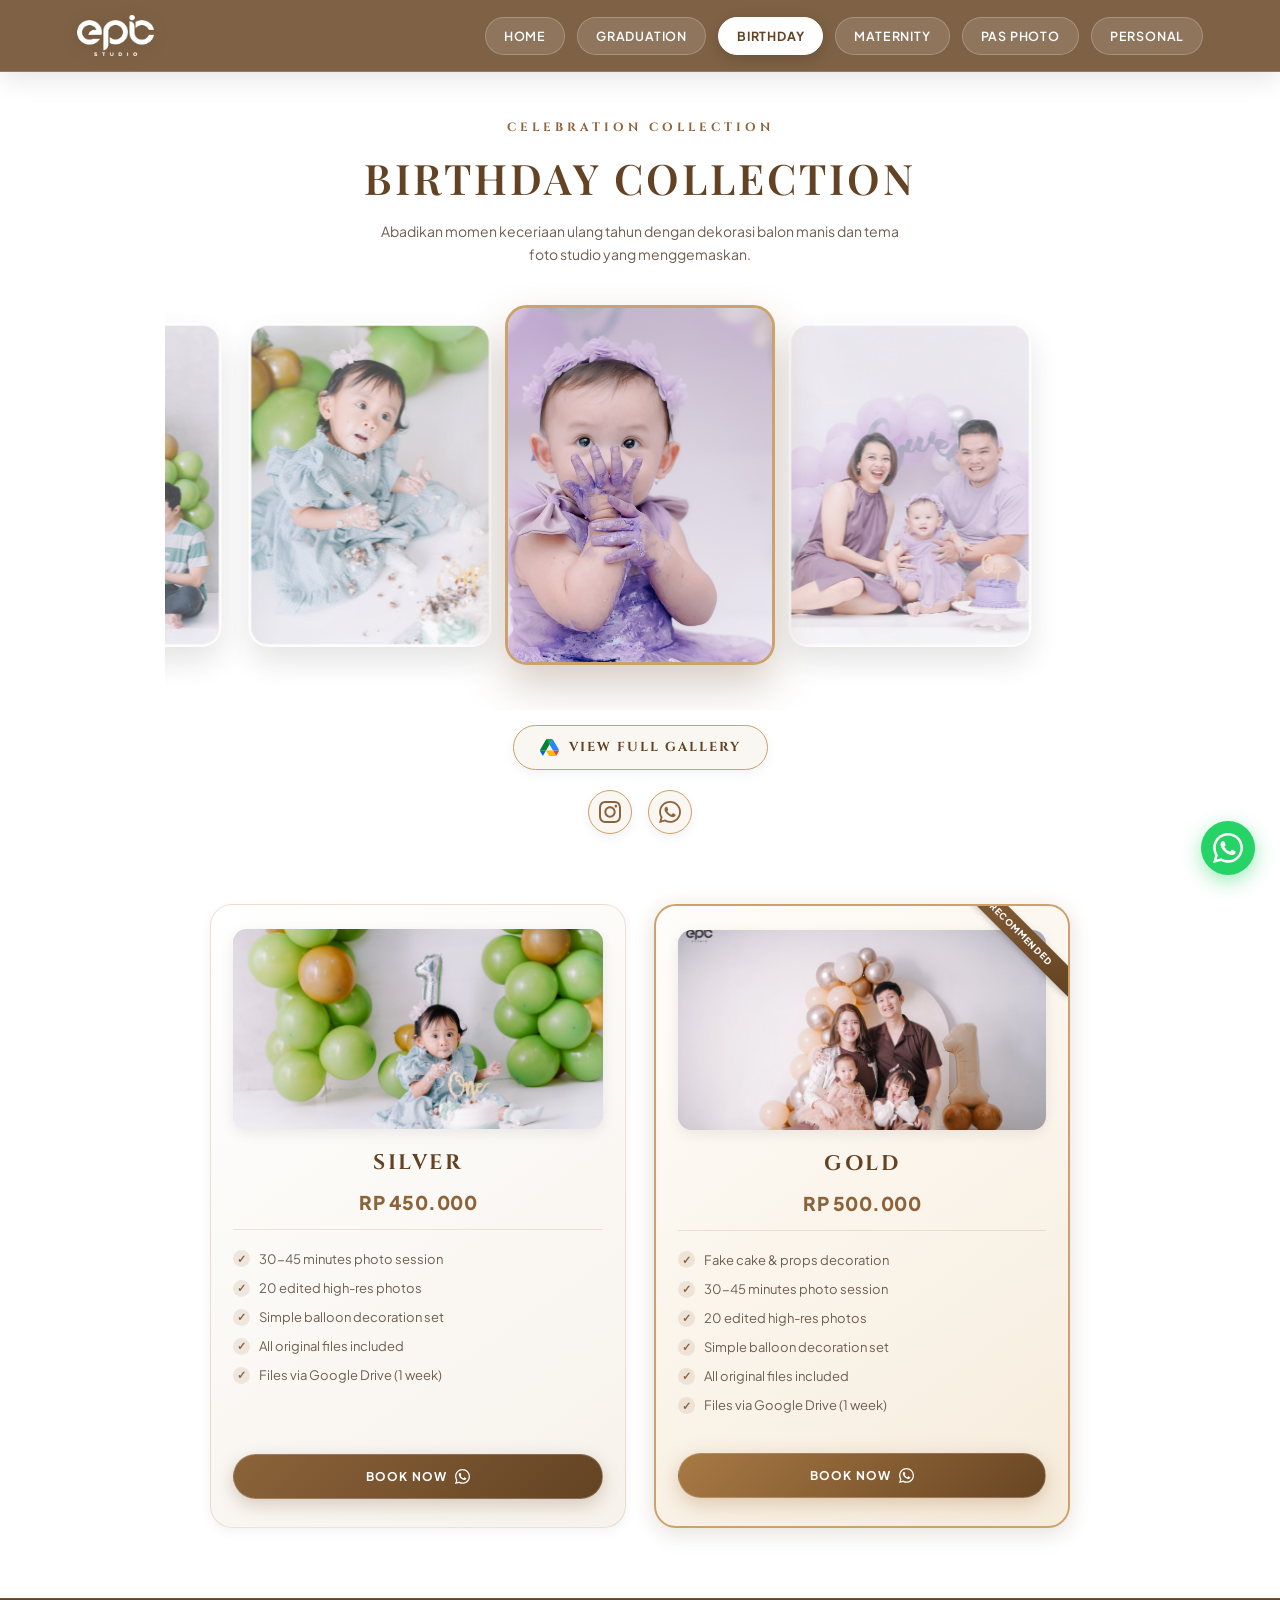
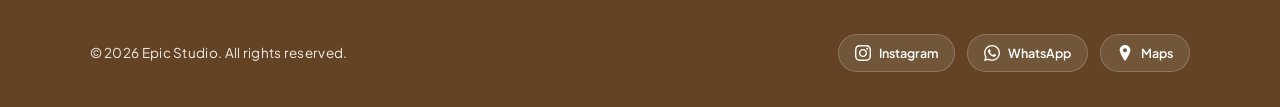
==== commit 5874b336: "Add files via upload" ====
--- a/birthday.html
+++ b/birthday.html
@@ -115,7 +115,7 @@
             <!-- SILVER -->
             <div class="price-card">
                 <div class="price-card-img">
-                    <img src="source/BIRTHDAY/DSC00863.jpg" alt="Birthday Silver Package">
+                    <img src="source/BIRTHDAY/DSC00863.JPG" alt="Birthday Silver Package">
                 </div>
                 <div class="price-card-body">
                     <h3>SILVER</h3>
@@ -137,7 +137,7 @@
             <!-- GOLD -->
             <div class="price-card highlight-card">
                 <div class="price-card-img">
-                    <img src="source/BIRTHDAY/DSC02679.JPG" alt="Birthday Gold Package">
+                    <img src="source/BIRTHDAY/DSC02679.jpg" alt="Birthday Gold Package">
                 </div>
                 <div class="price-card-body">
                     <h3>GOLD</h3>
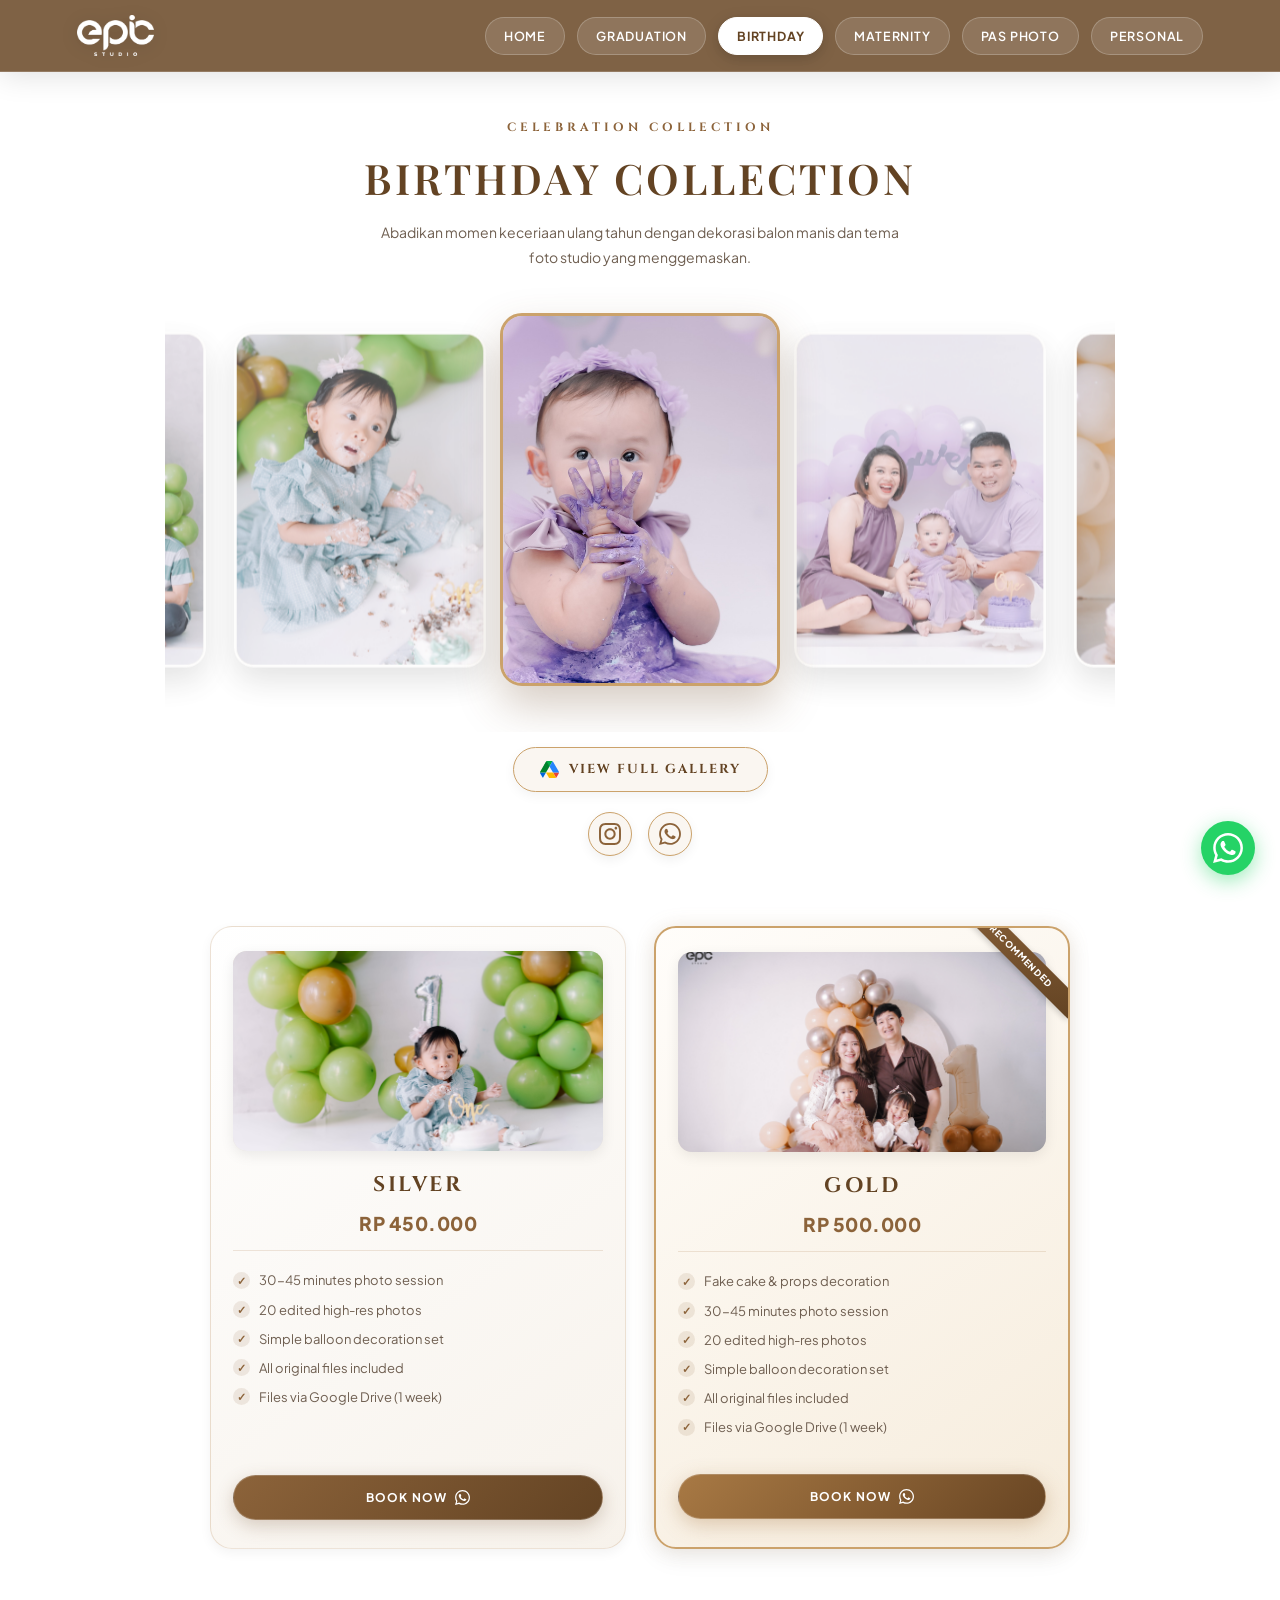
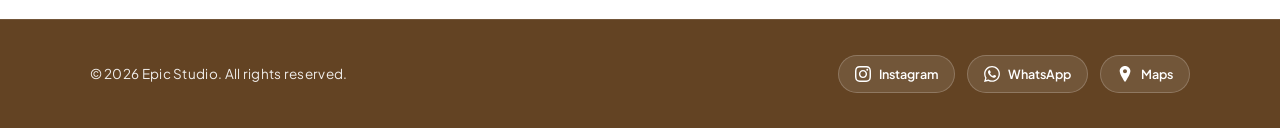
==== commit b104be02: "Add files via upload" ====
--- a/birthday.html
+++ b/birthday.html
@@ -3,7 +3,7 @@
 <head>
     <meta charset="UTF-8">
     <meta name="viewport" content="width=device-width, initial-scale=1.0">
-    <title>Birthday Collection — Epic Studio</title>
+    <title>Epic Studio</title>
 
     <!-- Google Fonts -->
     <link rel="preconnect" href="https://fonts.googleapis.com">
@@ -43,7 +43,7 @@
         <div class="birthday-gallery-wrapper">
             <span class="page-tag">Celebration Collection</span>
             <h1 class="birthday-title">BIRTHDAY COLLECTION</h1>
-            <p style="font-family: var(--font-body); font-size: 14px; color: var(--text-secondary); max-width: 520px; margin: 0 auto 10px;">
+            <p class="page-desc">
                 Abadikan momen keceriaan ulang tahun dengan dekorasi balon manis dan tema foto studio yang menggemaskan.
             </p>
 
--- a/style.css
+++ b/style.css
@@ -54,6 +54,7 @@
 
 html {
     scroll-behavior: smooth;
+    scroll-padding-top: 84px;
     font-size: 16px;
 }
 
@@ -749,46 +750,13 @@
     text-transform: uppercase;
 }
 
-/* ==========================================================================
-   7. PRICING PAGES (GRADUATION, MATERNITY, SMASHCAKE)
-   ========================================================================== */
-
-.pricing-container {
-    padding: calc(var(--header-height) + 50px) 6% 80px;
-    max-width: 1200px;
-    margin: 0 auto;
-    text-align: center;
-}
-
-.page-tag {
-    font-family: var(--font-serif-accent);
-    font-size: 12px;
-    letter-spacing: 4px;
-    text-transform: uppercase;
-    color: var(--primary-color);
-    font-weight: 700;
-    margin-bottom: 8px;
-    display: inline-block;
-}
-
-.page-title {
-    font-family: var(--font-heading);
-    font-size: clamp(28px, 4vw, 40px);
-    letter-spacing: 1.5px;
-    color: var(--primary-dark);
-    text-transform: uppercase;
-    font-weight: 600;
-    margin-bottom: 5px;
-}
-
-.page-subtitle {
-    font-family: var(--font-serif-accent);
-    font-size: 15px;
-    letter-spacing: 4px;
-    color: var(--primary-light);
-    margin-bottom: 45px;
-    font-weight: 600;
-    text-transform: uppercase;
+.page-desc {
+    font-family: var(--font-body);
+    font-size: 14px;
+    line-height: 1.75;
+    color: var(--text-secondary);
+    max-width: 540px;
+    margin: 0 auto 14px;
 }
 
 .pricing-grid {
@@ -823,7 +791,7 @@
 /* COVER GAMBAR SAMPUL PAKET */
 .price-card-img {
     width: 100%;
-    height: 200px;
+    height: clamp(165px, 24vw, 200px);
     border-radius: var(--radius-md);
     overflow: hidden;
     margin-bottom: 18px;
@@ -1102,8 +1070,8 @@
 .maternity-swiper .swiper-slide,
 .pasphoto-swiper .swiper-slide,
 .personal-swiper .swiper-slide {
-    width: 270px;
-    height: 360px;
+    width: clamp(210px, 28vw, 280px);
+    aspect-ratio: 3 / 4;
     border-radius: var(--radius-lg);
     overflow: hidden;
     box-shadow: 0 16px 36px rgba(0, 0, 0, 0.16);
@@ -1224,26 +1192,30 @@
     fill: #ffffff !important;
 }
 
-/* SECTION PRICING DALAM BIRTHDAY & MATERNITY */
+/* SECTION PRICING DALAM BIRTHDAY, MATERNITY, PAS PHOTO & PERSONAL */
+.birthday-pricing,
+.maternity-pricing,
+.pasphoto-pricing,
+.personal-pricing {
+    width: 100%;
+    display: grid;
+    grid-template-columns: repeat(auto-fit, minmax(min(100%, 300px), 1fr));
+    justify-content: center;
+    gap: 28px;
+    margin: 10px auto 0;
+}
+
 .birthday-pricing,
 .maternity-pricing {
-    width: 100%;
     max-width: 860px;
-    display: grid;
-    grid-template-columns: repeat(2, 1fr);
-    gap: 28px;
-    margin: 10px auto 0;
-}
-
-/* SECTION PRICING DALAM PAS PHOTO & PERSONAL */
-.pasphoto-pricing,
+}
+
+.pasphoto-pricing {
+    max-width: 820px;
+}
+
 .personal-pricing {
-    width: 100%;
-    max-width: 1100px;
-    display: grid;
-    grid-template-columns: repeat(3, 1fr);
-    gap: 28px;
-    margin: 10px auto 0;
+    max-width: 420px;
 }
 
 /* ==========================================================================
@@ -1370,6 +1342,27 @@
 }
 
 /* ==========================================================================
+   ACCESSIBILITY & MOTION PREFERENCES
+   ========================================================================== */
+
+a:focus-visible,
+button:focus-visible {
+    outline: 2px solid var(--accent-gold);
+    outline-offset: 3px;
+}
+
+@media (prefers-reduced-motion: reduce) {
+
+    *,
+    *::before,
+    *::after {
+        animation-duration: 0.01ms !important;
+        transition-duration: 0.01ms !important;
+        scroll-behavior: auto !important;
+    }
+}
+
+/* ==========================================================================
    11. MEDIA QUERIES (RESPONSIVE)
    ========================================================================== */
 
@@ -1380,25 +1373,22 @@
         gap: 20px;
     }
 
+    .package-card:last-child:nth-child(odd) {
+        grid-column: 1 / -1;
+        justify-self: center;
+        width: calc(50% - 10px);
+    }
+
     .pricing-grid {
         grid-template-columns: repeat(2, 1fr);
     }
 
     .birthday-container,
     .maternity-container,
-    .pasphoto-container {
+    .pasphoto-container,
+    .personal-container {
         padding-top: calc(var(--header-height) + 30px);
         text-align: center;
-    }
-
-    .birthday-pricing,
-    .maternity-pricing,
-    .pasphoto-pricing {
-        max-width: 700px;
-    }
-
-    .pasphoto-pricing {
-        grid-template-columns: repeat(2, 1fr);
     }
 
     .photo-masonry-grid {
@@ -1446,7 +1436,8 @@
     }
 
     .nav.active {
-        max-height: 420px;
+        max-height: min(420px, calc(100vh - var(--header-height)));
+        overflow-y: auto;
         opacity: 1;
         visibility: visible;
         padding: 15px 0 20px;
@@ -1489,34 +1480,53 @@
         left: 6%;
         right: 6%;
         max-width: 100%;
+        top: auto;
+        bottom: 96px;
+        transform: none;
+    }
+
+    .hero-badge {
+        margin-bottom: 12px;
+        font-size: 9px;
+        letter-spacing: 2px;
+        padding: 4px 11px;
     }
 
     .hero-content h1 {
+        margin-bottom: 12px;
         font-size: clamp(30px, 8vw, 44px);
+    }
+
+    .hero-content p {
+        margin-bottom: 0;
+    }
+
+    .hero-actions {
+        margin-top: 22px;
+    }
+
+    .dots {
+        bottom: 24px;
+    }
+
+    .modal-gallery {
+        padding: 70px 4% 40px;
+    }
+
+    .close-modal {
+        top: 14px;
+        right: 14px;
+        width: 42px;
+        height: 42px;
+        font-size: 28px;
     }
 
     .pricing-grid {
         grid-template-columns: 1fr;
     }
 
-    .birthday-pricing,
-    .maternity-pricing,
-    .pasphoto-pricing,
-    .personal-pricing {
-        grid-template-columns: 1fr;
-        max-width: 440px;
-    }
-
     .about {
         padding: 80px 6%;
-    }
-
-    .birthday-swiper .swiper-slide,
-    .maternity-swiper .swiper-slide,
-    .pasphoto-swiper .swiper-slide,
-    .personal-swiper .swiper-slide {
-        width: 220px;
-        height: 300px;
     }
 
     footer {
@@ -1541,6 +1551,11 @@
     .hero-actions {
         flex-direction: column;
         align-items: stretch;
+        margin-top: 18px;
+    }
+
+    .hero-content {
+        bottom: 86px;
     }
 
     .btn-hero-primary,
@@ -1553,11 +1568,7 @@
         grid-template-columns: 1fr;
     }
 
-    .birthday-swiper .swiper-slide,
-    .maternity-swiper .swiper-slide,
-    .pasphoto-swiper .swiper-slide,
-    .personal-swiper .swiper-slide {
-        width: 190px;
-        height: 260px;
+    .package-card:last-child:nth-child(odd) {
+        width: 100%;
     }
 }
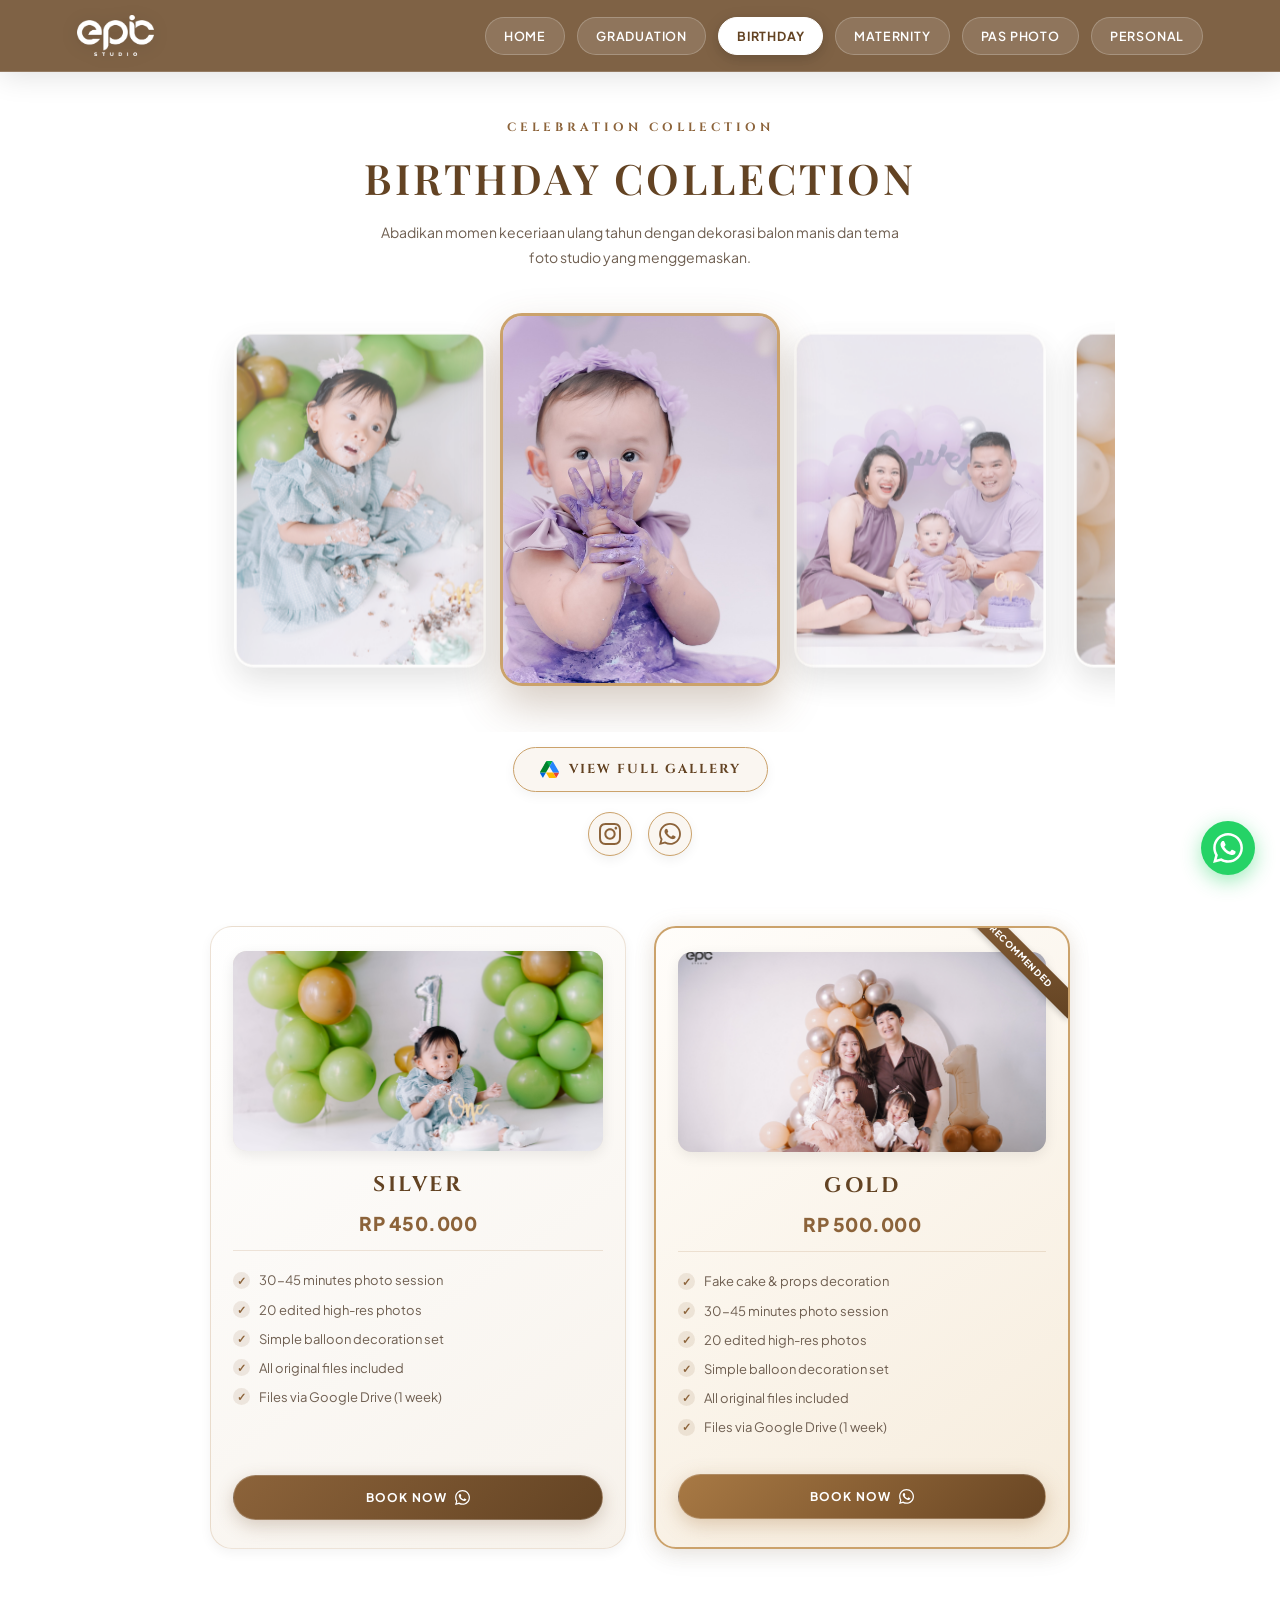
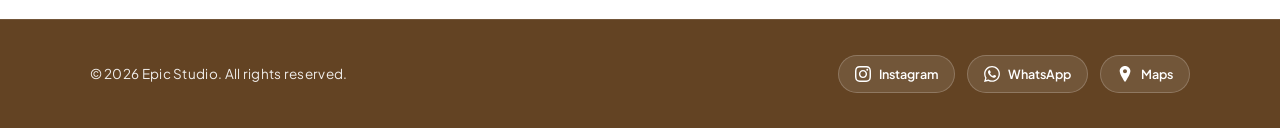
==== commit 0b4eb9b1: "Add files via upload" ====
--- a/birthday.html
+++ b/birthday.html
@@ -4,6 +4,7 @@
     <meta charset="UTF-8">
     <meta name="viewport" content="width=device-width, initial-scale=1.0">
     <title>Epic Studio</title>
+    <link rel="icon" type="image/png" href="source/putih.png">
 
     <!-- Google Fonts -->
     <link rel="preconnect" href="https://fonts.googleapis.com">
@@ -13,6 +14,12 @@
     <!-- Swiper CSS -->
     <link rel="stylesheet" href="https://cdn.jsdelivr.net/npm/swiper@11/swiper-bundle.min.css" />
     <link rel="stylesheet" href="style.css">
+    <script>
+        if (window.location.pathname.endsWith('/birthday.html')) {
+            const newUrl = window.location.pathname.replace(/\/birthday\.html$/, 'birthday') + window.location.search + window.location.hash;
+            window.history.replaceState(null, '', newUrl);
+        }
+    </script>
 </head>
 <body>
 
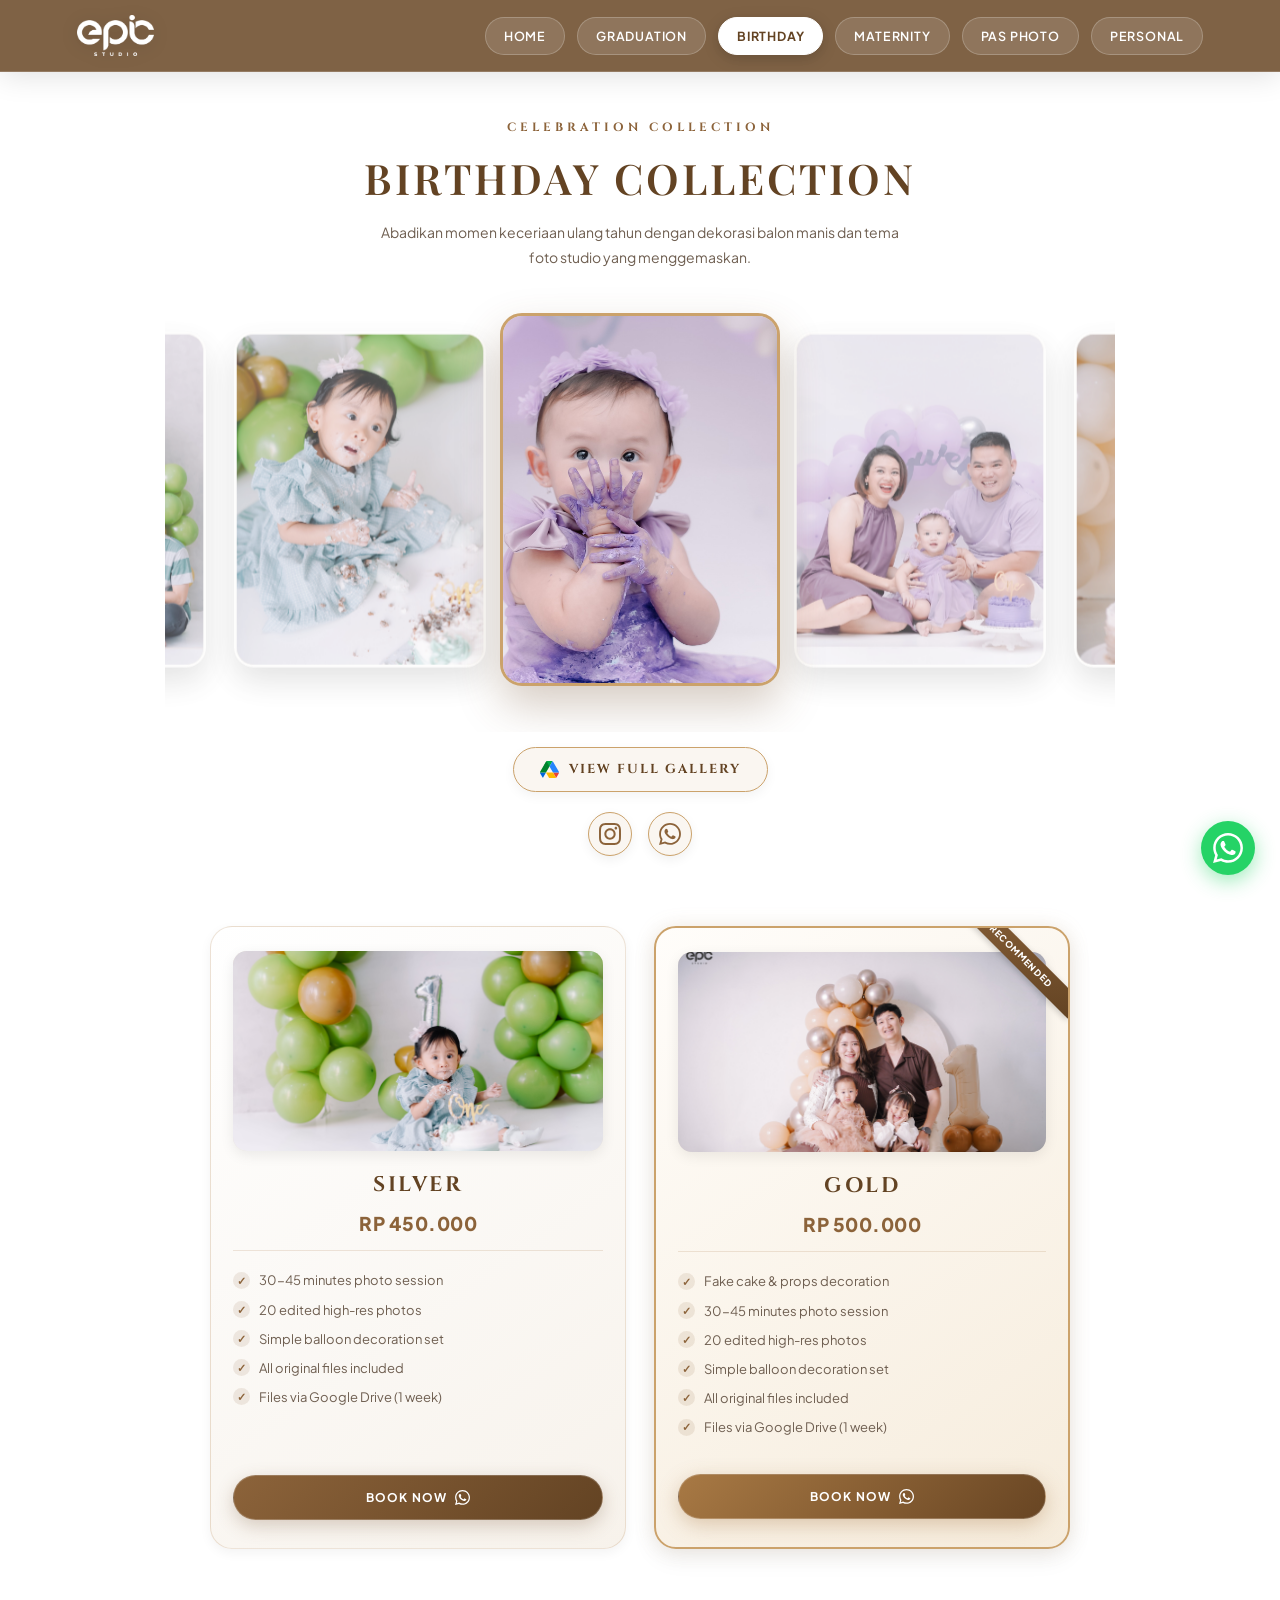
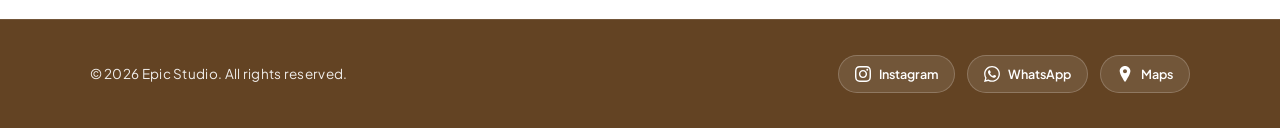
==== commit 7fb9f1ab: "Add files via upload" ====
--- a/birthday.html
+++ b/birthday.html
@@ -4,7 +4,7 @@
     <meta charset="UTF-8">
     <meta name="viewport" content="width=device-width, initial-scale=1.0">
     <title>Epic Studio</title>
-    <link rel="icon" type="image/png" href="source/putih.png">
+    <link rel="icon" type="image/png" href="source/logo.png">
 
     <!-- Google Fonts -->
     <link rel="preconnect" href="https://fonts.googleapis.com">
